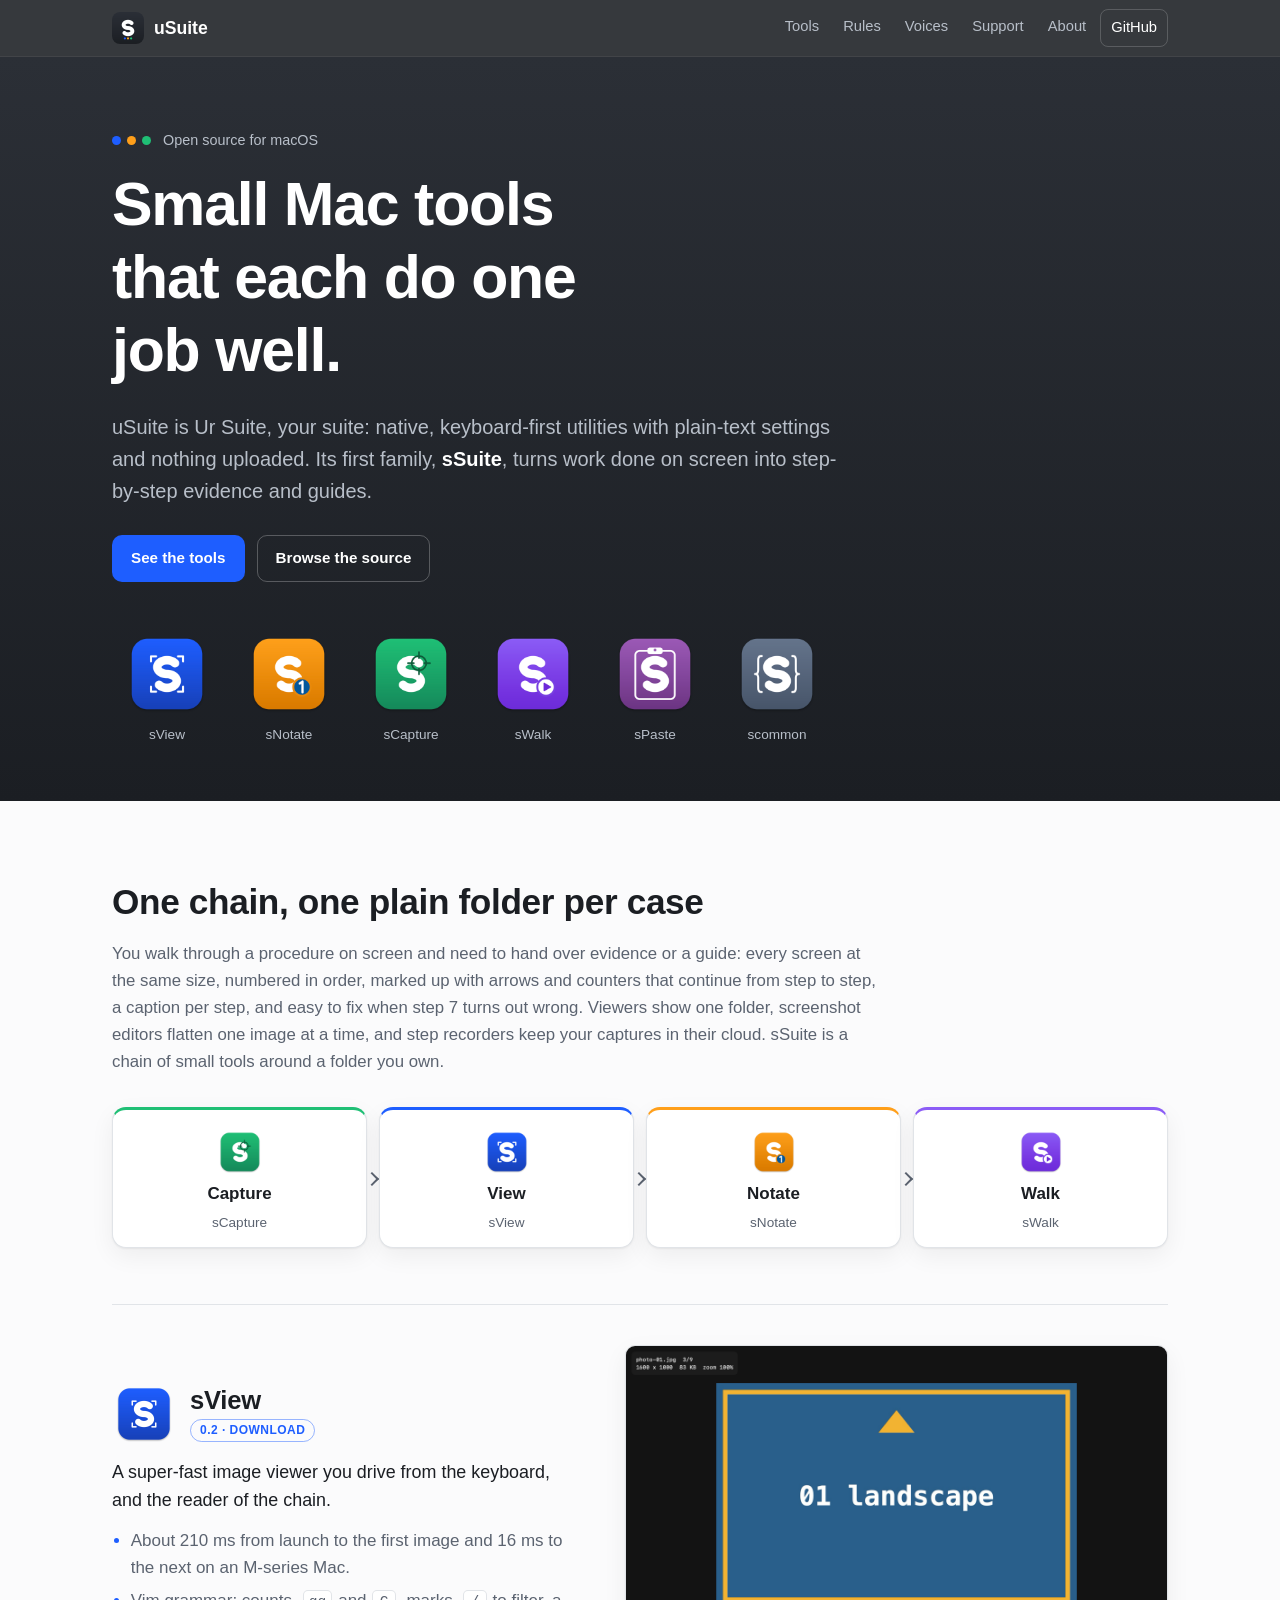
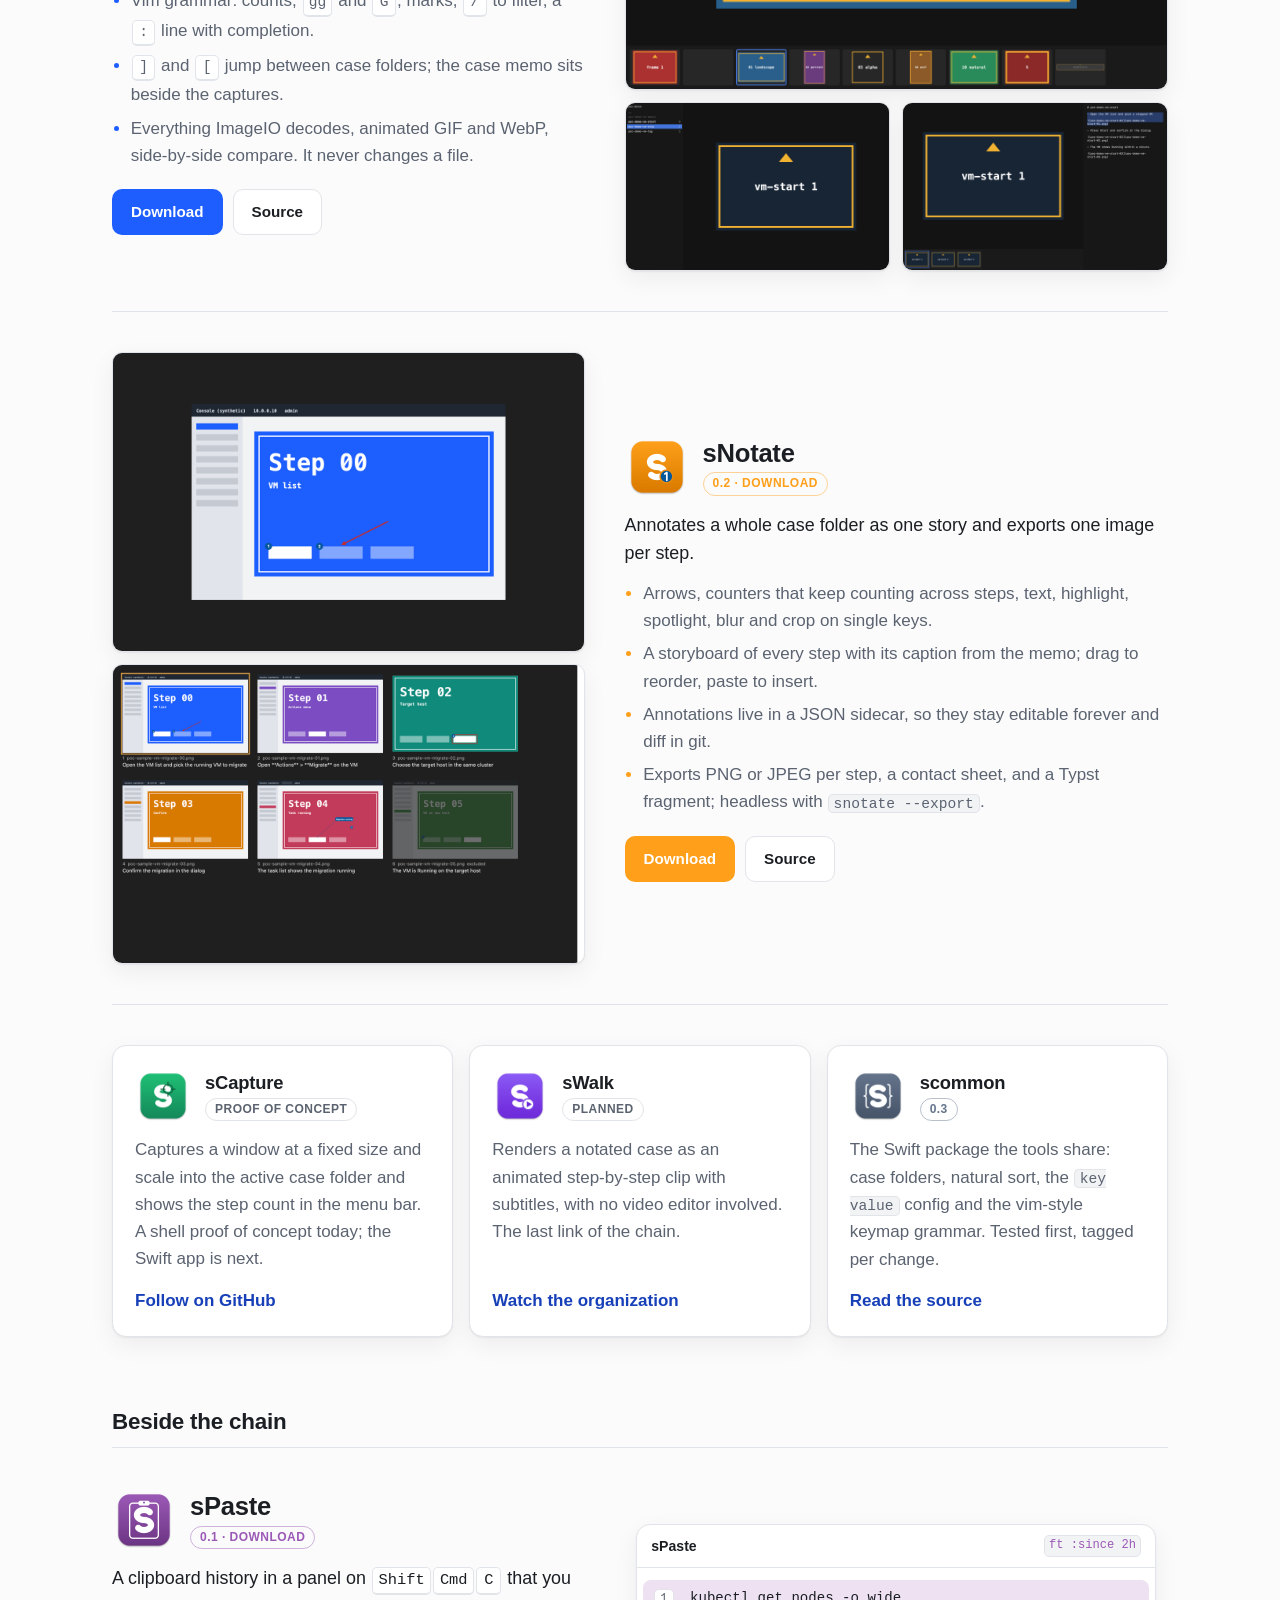
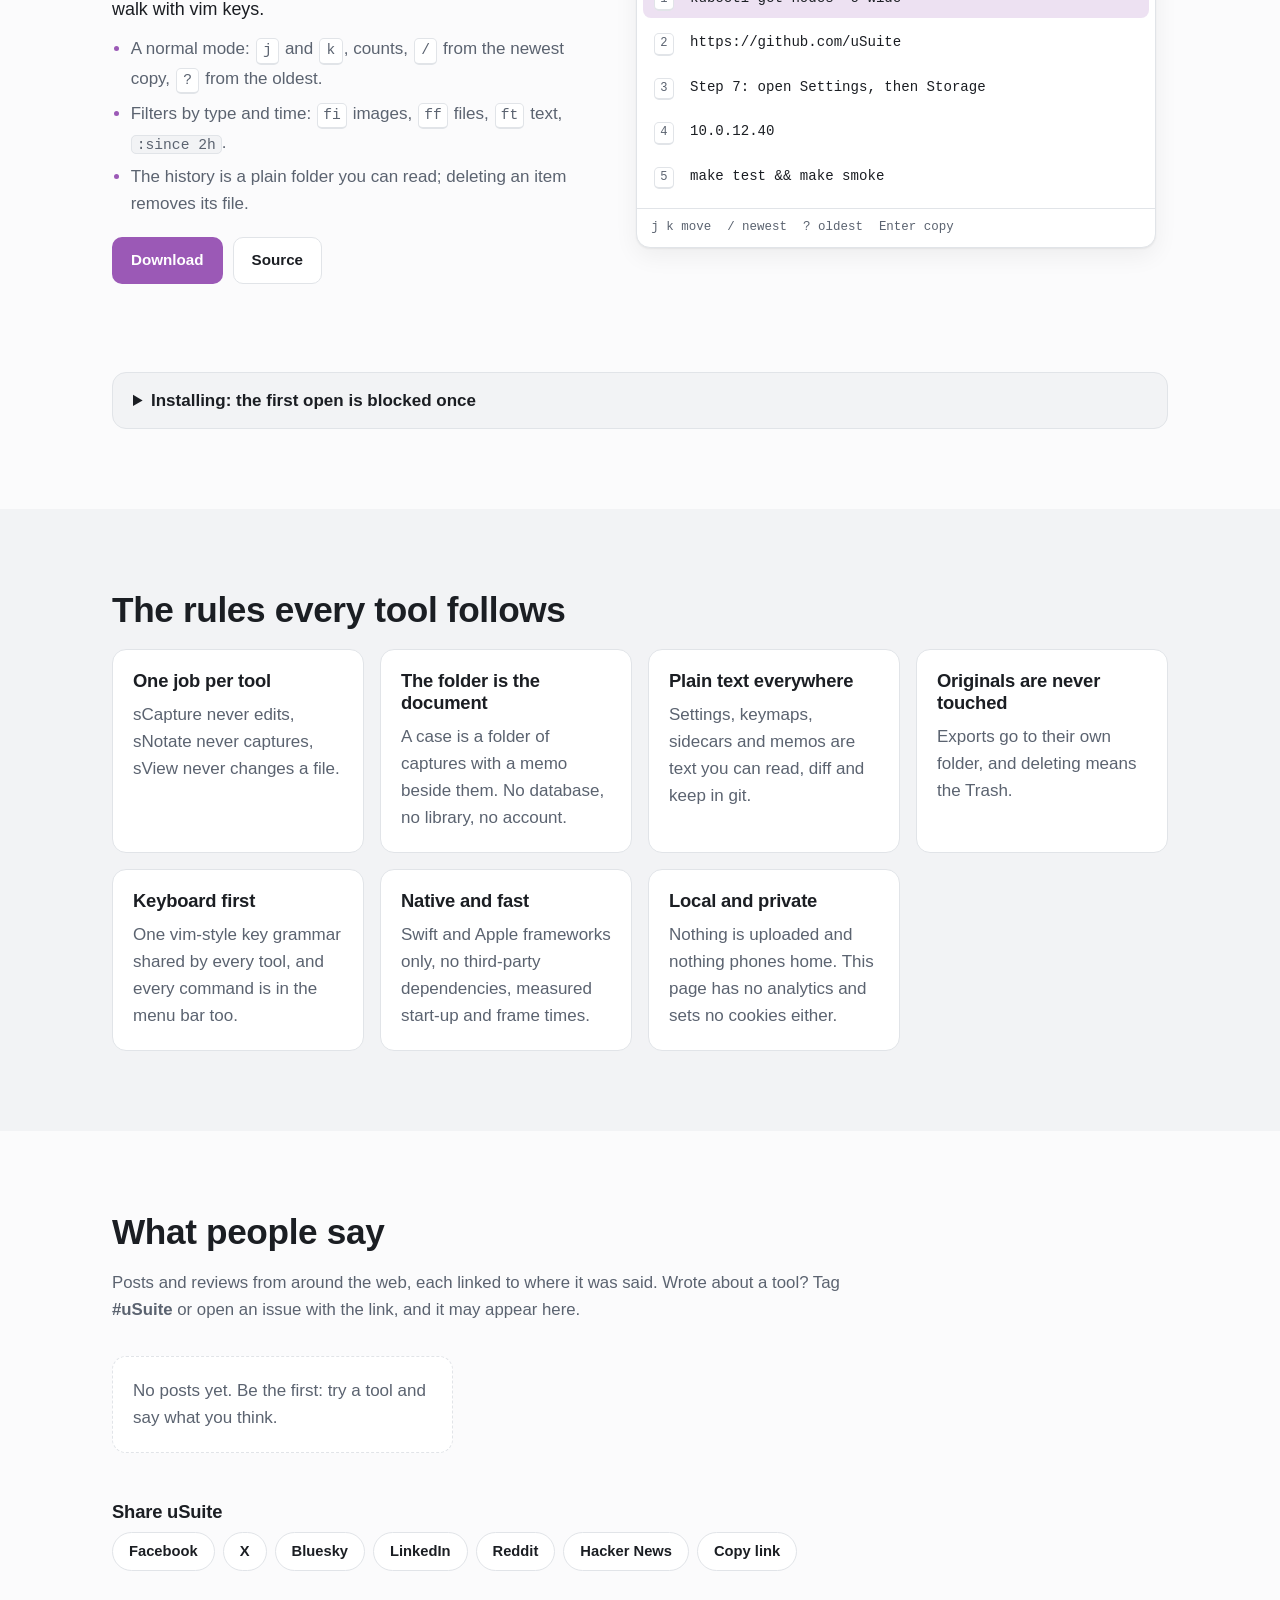
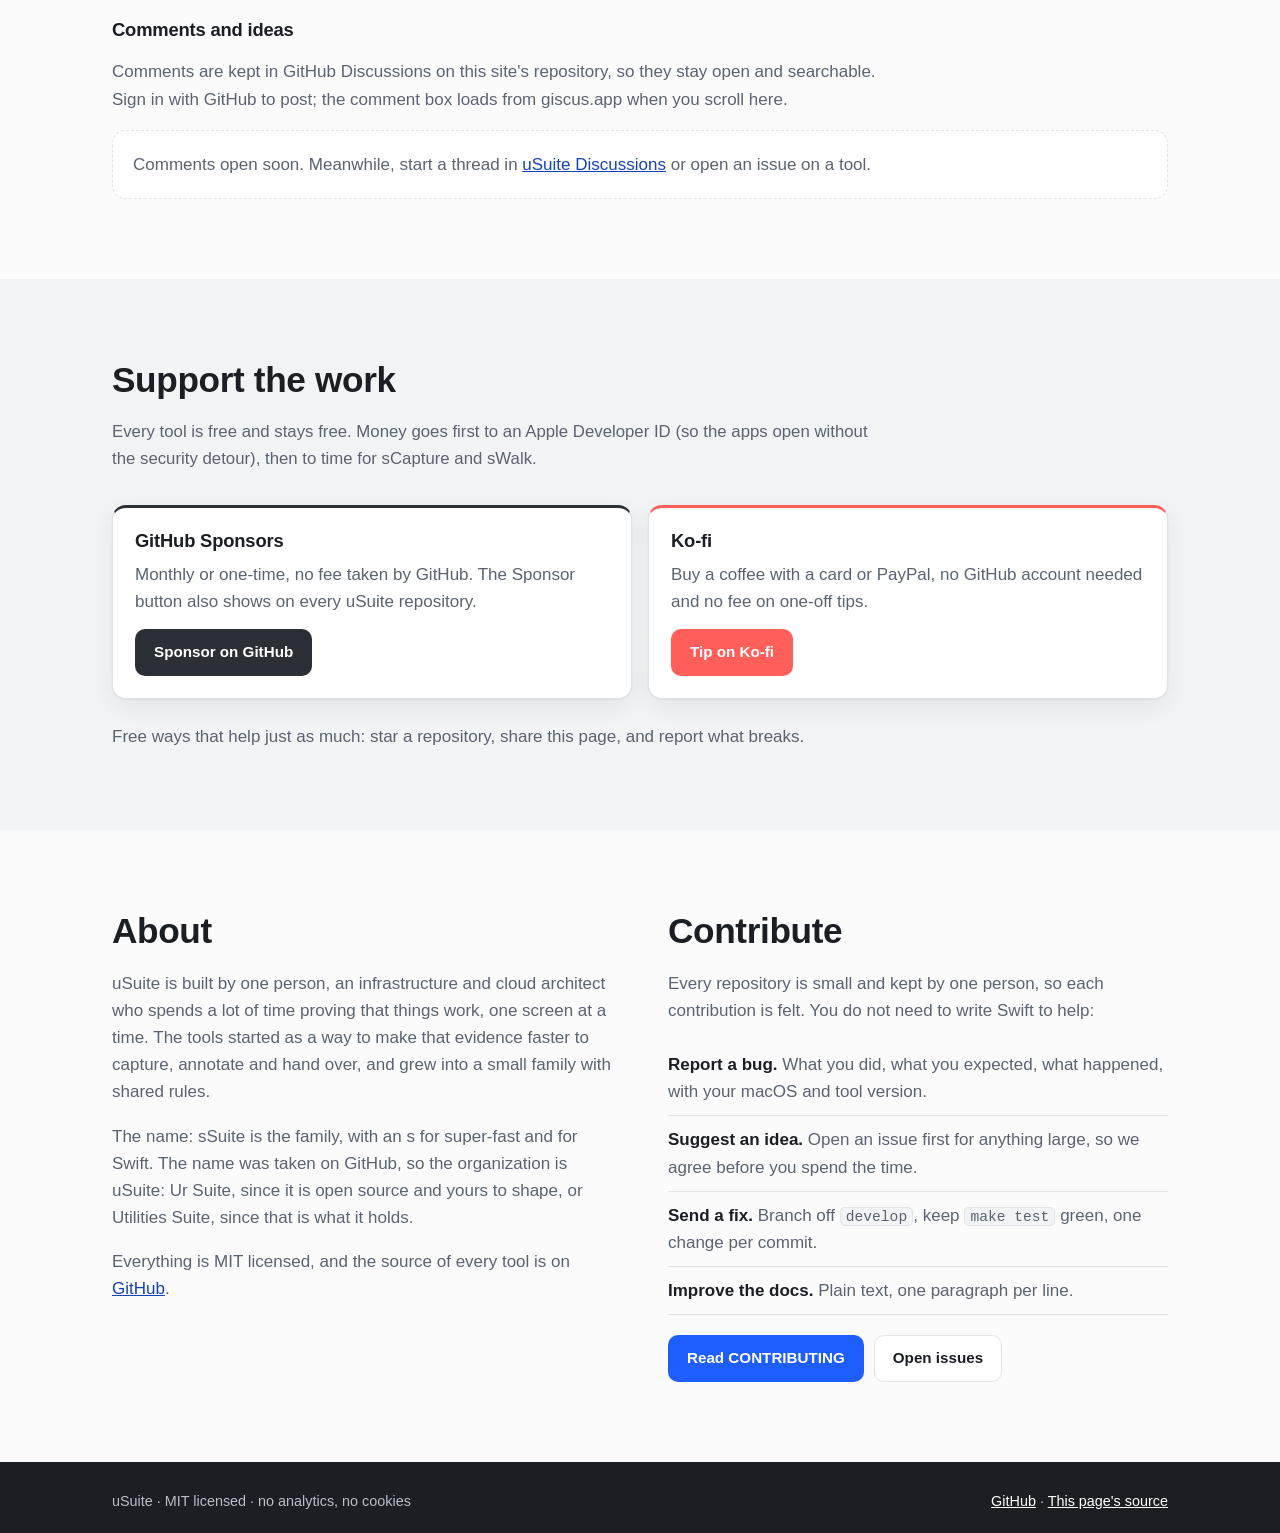
==== index.html @ 0cb827fa "Add the landing page: tools, rules, voices, support, about One static page for GitHub Pages, no buil" ====
<!doctype html>
<html lang="en">
<head>
<meta charset="utf-8">
<meta name="viewport" content="width=device-width, initial-scale=1">
<title>uSuite: small Mac tools that each do one job well</title>
<meta name="description" content="uSuite is a set of small, open-source macOS utilities: native, keyboard-first, plain text, nothing uploaded. Its first family, sSuite, turns work done on screen into step-by-step evidence and guides.">
<meta name="color-scheme" content="light dark">
<meta name="theme-color" content="#1b1e23">
<link rel="canonical" href="https://usuite.github.io/">
<link rel="icon" type="image/png" href="assets/img/favicon.png">
<link rel="apple-touch-icon" href="assets/img/apple-touch-icon.png">

<!-- Link previews on Facebook, LinkedIn, Mastodon, Slack, iMessage. Absolute URLs are required. -->
<meta property="og:type" content="website">
<meta property="og:site_name" content="uSuite">
<meta property="og:url" content="https://usuite.github.io/">
<meta property="og:title" content="uSuite: small Mac tools that each do one job well">
<meta property="og:description" content="Native, keyboard-first, plain text, nothing uploaded. sView, sNotate, sPaste and friends, open source under MIT.">
<meta property="og:image" content="https://usuite.github.io/assets/img/og-card.png">
<meta property="og:image:width" content="1200">
<meta property="og:image:height" content="630">
<meta property="og:image:alt" content="The uSuite logo and the six sSuite app icons">
<meta name="twitter:card" content="summary_large_image">

<link rel="stylesheet" href="assets/site.css">
<script src="assets/site.js" defer></script>
</head>
<body>

<a class="skip" href="#main">Skip to content</a>

<header class="nav">
  <div class="wrap nav-row">
    <a class="brand" href="#top" aria-label="uSuite home">
      <img src="assets/img/usuite.png" alt="" width="32" height="32">
      <span>uSuite</span>
    </a>
    <nav aria-label="Sections">
      <a href="#tools">Tools</a>
      <a href="#rules">Rules</a>
      <a href="#voices">Voices</a>
      <a href="#support">Support</a>
      <a href="#about">About</a>
      <a class="nav-gh" href="https://github.com/uSuite">GitHub</a>
    </nav>
  </div>
</header>

<main id="main">

<section class="hero" id="top">
  <div class="wrap">
    <p class="eyebrow"><span class="dot b"></span><span class="dot a"></span><span class="dot g"></span> Open source for macOS</p>
    <h1>Small Mac tools that each do one job well.</h1>
    <p class="lede">uSuite is Ur Suite, your suite: native, keyboard-first utilities with plain-text settings and nothing uploaded. Its first family, <strong>sSuite</strong>, turns work done on screen into step-by-step evidence and guides.</p>
    <div class="cta">
      <a class="btn primary" href="#tools">See the tools</a>
      <a class="btn" href="https://github.com/uSuite">Browse the source</a>
    </div>
    <ul class="family" aria-label="The family">
      <li><a href="#sview"><img src="assets/img/sview.png" alt="" width="88" height="88"><span>sView</span></a></li>
      <li><a href="#snotate"><img src="assets/img/snotate.png" alt="" width="88" height="88"><span>sNotate</span></a></li>
      <li><a href="#scapture"><img src="assets/img/scapture.png" alt="" width="88" height="88"><span>sCapture</span></a></li>
      <li><a href="#swalk"><img src="assets/img/swalk.png" alt="" width="88" height="88"><span>sWalk</span></a></li>
      <li><a href="#spaste"><img src="assets/img/spaste.png" alt="" width="88" height="88"><span>sPaste</span></a></li>
      <li><a href="#scommon"><img src="assets/img/scommon.png" alt="" width="88" height="88"><span>scommon</span></a></li>
    </ul>
  </div>
</section>

<section class="section" id="tools">
  <div class="wrap">
    <h2>One chain, one plain folder per case</h2>
    <p class="intro">You walk through a procedure on screen and need to hand over evidence or a guide: every screen at the same size, numbered in order, marked up with arrows and counters that continue from step to step, a caption per step, and easy to fix when step 7 turns out wrong. Viewers show one folder, screenshot editors flatten one image at a time, and step recorders keep your captures in their cloud. sSuite is a chain of small tools around a folder you own.</p>

    <ol class="chain" aria-label="The evidence chain">
      <li style="--c:var(--green)"><img src="assets/img/scapture.png" alt="" width="48" height="48"><b>Capture</b><span>sCapture</span></li>
      <li style="--c:var(--blue)"><img src="assets/img/sview.png" alt="" width="48" height="48"><b>View</b><span>sView</span></li>
      <li style="--c:var(--amber)"><img src="assets/img/snotate.png" alt="" width="48" height="48"><b>Notate</b><span>sNotate</span></li>
      <li style="--c:var(--violet)"><img src="assets/img/swalk.png" alt="" width="48" height="48"><b>Walk</b><span>sWalk</span></li>
    </ol>

    <article class="tool" id="sview" style="--c:var(--blue)">
      <div class="tool-text">
        <header><img src="assets/img/sview.png" alt="" width="64" height="64"><div><h3>sView</h3><span class="badge ok">0.2 &middot; download</span></div></header>
        <p class="job">A super-fast image viewer you drive from the keyboard, and the reader of the chain.</p>
        <ul>
          <li>About 210 ms from launch to the first image and 16 ms to the next on an M-series Mac.</li>
          <li>Vim grammar: counts, <kbd>gg</kbd> and <kbd>G</kbd>, marks, <kbd>/</kbd> to filter, a <kbd>:</kbd> line with completion.</li>
          <li><kbd>]</kbd> and <kbd>[</kbd> jump between case folders; the case memo sits beside the captures.</li>
          <li>Everything ImageIO decodes, animated GIF and WebP, side-by-side compare. It never changes a file.</li>
        </ul>
        <div class="links"><a class="btn primary" href="https://github.com/uSuite/sview/releases/latest">Download</a><a class="btn" href="https://github.com/uSuite/sview">Source</a></div>
      </div>
      <figure class="shots">
        <img src="assets/shots/viewer.png" alt="sView showing a capture with the thumbnail strip and the info panel" width="1200" height="760" loading="lazy">
        <div class="thumbs">
          <img src="assets/shots/sidebar.png" alt="The folder sidebar with image counts" width="1200" height="760" loading="lazy">
          <img src="assets/shots/memo.png" alt="The case memo next to a capture" width="1200" height="760" loading="lazy">
        </div>
      </figure>
    </article>

    <article class="tool flip" id="snotate" style="--c:var(--amber)">
      <div class="tool-text">
        <header><img src="assets/img/snotate.png" alt="" width="64" height="64"><div><h3>sNotate</h3><span class="badge ok">0.2 &middot; download</span></div></header>
        <p class="job">Annotates a whole case folder as one story and exports one image per step.</p>
        <ul>
          <li>Arrows, counters that keep counting across steps, text, highlight, spotlight, blur and crop on single keys.</li>
          <li>A storyboard of every step with its caption from the memo; drag to reorder, paste to insert.</li>
          <li>Annotations live in a JSON sidecar, so they stay editable forever and diff in git.</li>
          <li>Exports PNG or JPEG per step, a contact sheet, and a Typst fragment; headless with <code>snotate --export</code>.</li>
        </ul>
        <div class="links"><a class="btn primary" href="https://github.com/uSuite/snotate/releases/latest">Download</a><a class="btn" href="https://github.com/uSuite/snotate">Source</a></div>
      </div>
      <figure class="shots">
        <img src="assets/shots/canvas.png" alt="A step with numbered counters and an arrow" width="1200" height="760" loading="lazy">
        <div class="thumbs one">
          <img src="assets/shots/storyboard.png" alt="The storyboard with captions from the memo" width="1200" height="760" loading="lazy">
        </div>
      </figure>
    </article>

    <div class="cards">
      <article class="card" id="scapture" style="--c:var(--green)">
        <header><img src="assets/img/scapture.png" alt="" width="56" height="56"><div><h3>sCapture</h3><span class="badge">proof of concept</span></div></header>
        <p>Captures a window at a fixed size and scale into the active case folder and shows the step count in the menu bar. A shell proof of concept today; the Swift app is next.</p>
        <a href="https://github.com/uSuite/scapture">Follow on GitHub</a>
      </article>
      <article class="card" id="swalk" style="--c:var(--violet)">
        <header><img src="assets/img/swalk.png" alt="" width="56" height="56"><div><h3>sWalk</h3><span class="badge">planned</span></div></header>
        <p>Renders a notated case as an animated step-by-step clip with subtitles, with no video editor involved. The last link of the chain.</p>
        <a href="https://github.com/uSuite">Watch the organization</a>
      </article>
      <article class="card" id="scommon" style="--c:var(--slate)">
        <header><img src="assets/img/scommon.png" alt="" width="56" height="56"><div><h3>scommon</h3><span class="badge ok">0.3</span></div></header>
        <p>The Swift package the tools share: case folders, natural sort, the <code>key value</code> config and the vim-style keymap grammar. Tested first, tagged per change.</p>
        <a href="https://github.com/uSuite/scommon">Read the source</a>
      </article>
    </div>

    <h2 class="sub">Beside the chain</h2>
    <article class="tool" id="spaste" style="--c:var(--grape)">
      <div class="tool-text">
        <header><img src="assets/img/spaste.png" alt="" width="64" height="64"><div><h3>sPaste</h3><span class="badge ok">0.1 &middot; download</span></div></header>
        <p class="job">A clipboard history in a panel on <kbd>Shift</kbd><kbd>Cmd</kbd><kbd>C</kbd> that you walk with vim keys.</p>
        <ul>
          <li>A normal mode: <kbd>j</kbd> and <kbd>k</kbd>, counts, <kbd>/</kbd> from the newest copy, <kbd>?</kbd> from the oldest.</li>
          <li>Filters by type and time: <kbd>fi</kbd> images, <kbd>ff</kbd> files, <kbd>ft</kbd> text, <code>:since 2h</code>.</li>
          <li>The history is a plain folder you can read; deleting an item removes its file.</li>
        </ul>
        <div class="links"><a class="btn primary" href="https://github.com/uSuite/spaste/releases/latest">Download</a><a class="btn" href="https://github.com/uSuite/spaste">Source</a></div>
      </div>
      <figure class="shots">
        <div class="panel" role="img" aria-label="A sketch of the sPaste panel filtered to text since two hours ago">
          <div class="panel-bar"><span>sPaste</span><code>ft :since 2h</code></div>
          <ol>
            <li class="sel"><kbd>1</kbd> kubectl get nodes -o wide</li>
            <li><kbd>2</kbd> https://github.com/uSuite</li>
            <li><kbd>3</kbd> Step 7: open Settings, then Storage</li>
            <li><kbd>4</kbd> 10.0.12.40</li>
            <li><kbd>5</kbd> make test &amp;&amp; make smoke</li>
          </ol>
          <div class="panel-foot"><span>j k move</span><span>/ newest</span><span>? oldest</span><span>Enter copy</span></div>
        </div>
      </figure>
    </article>

    <details class="install">
      <summary>Installing: the first open is blocked once</summary>
      <p>Each download is a universal app for macOS 26 or newer. The apps are signed ad hoc, not notarised by Apple, so macOS stops the first open with "Apple could not verify". Choose Done, then allow it once:</p>
      <ul>
        <li>System Settings &gt; Privacy &amp; Security, next to the line saying the app was blocked, choose Open Anyway.</li>
        <li>Or in Terminal: <code>xattr -dr com.apple.quarantine /Applications/sView.app</code> (use the app's name).</li>
      </ul>
      <p>Every tool also builds from source with Xcode 26. A sponsorship is what pays for a Developer ID, which removes this step for everyone.</p>
    </details>
  </div>
</section>

<section class="section alt" id="rules">
  <div class="wrap">
    <h2>The rules every tool follows</h2>
    <div class="rules">
      <div><h3>One job per tool</h3><p>sCapture never edits, sNotate never captures, sView never changes a file.</p></div>
      <div><h3>The folder is the document</h3><p>A case is a folder of captures with a memo beside them. No database, no library, no account.</p></div>
      <div><h3>Plain text everywhere</h3><p>Settings, keymaps, sidecars and memos are text you can read, diff and keep in git.</p></div>
      <div><h3>Originals are never touched</h3><p>Exports go to their own folder, and deleting means the Trash.</p></div>
      <div><h3>Keyboard first</h3><p>One vim-style key grammar shared by every tool, and every command is in the menu bar too.</p></div>
      <div><h3>Native and fast</h3><p>Swift and Apple frameworks only, no third-party dependencies, measured start-up and frame times.</p></div>
      <div><h3>Local and private</h3><p>Nothing is uploaded and nothing phones home. This page has no analytics and sets no cookies either.</p></div>
    </div>
  </div>
</section>

<section class="section" id="voices">
  <div class="wrap">
    <h2>What people say</h2>
    <p class="intro">Posts and reviews from around the web, each linked to where it was said. Wrote about a tool? Tag <b>#uSuite</b> or open an issue with the link, and it may appear here.</p>
    <div class="voices" id="voices-list" aria-live="polite">
      <p class="empty">No posts yet. Be the first: try a tool and say what you think.</p>
    </div>

    <div class="share">
      <h3>Share uSuite</h3>
      <div class="share-row" id="share-row">
        <a data-share="facebook" href="https://www.facebook.com/sharer/sharer.php?u=https%3A%2F%2Fusuite.github.io%2F">Facebook</a>
        <a data-share="x" href="https://x.com/intent/post?url=https%3A%2F%2Fusuite.github.io%2F&amp;text=Small%20Mac%20tools%20that%20each%20do%20one%20job%20well">X</a>
        <a data-share="bluesky" href="https://bsky.app/intent/compose?text=Small%20Mac%20tools%20that%20each%20do%20one%20job%20well%20https%3A%2F%2Fusuite.github.io%2F">Bluesky</a>
        <a data-share="linkedin" href="https://www.linkedin.com/sharing/share-offsite/?url=https%3A%2F%2Fusuite.github.io%2F">LinkedIn</a>
        <a data-share="reddit" href="https://www.reddit.com/submit?url=https%3A%2F%2Fusuite.github.io%2F&amp;title=uSuite%3A%20small%20Mac%20tools%20that%20each%20do%20one%20job%20well">Reddit</a>
        <a data-share="hn" href="https://news.ycombinator.com/submitlink?u=https%3A%2F%2Fusuite.github.io%2F&amp;t=uSuite%3A%20small%20Mac%20tools%20that%20each%20do%20one%20job%20well">Hacker News</a>
        <button type="button" id="copy-link">Copy link</button>
      </div>
    </div>

    <div class="discuss">
      <h3>Comments and ideas</h3>
      <p>Comments are kept in GitHub Discussions on this site's repository, so they stay open and searchable. Sign in with GitHub to post; the comment box loads from giscus.app when you scroll here.</p>
      <div id="giscus" data-repo="uSuite/usuite.github.io" data-repo-id="" data-category="Comments" data-category-id="">
        <p class="empty">Comments open soon. Meanwhile, start a thread in <a href="https://github.com/orgs/uSuite/discussions">uSuite Discussions</a> or open an issue on a tool.</p>
      </div>
    </div>
  </div>
</section>

<section class="section alt" id="support">
  <div class="wrap">
    <h2>Support the work</h2>
    <p class="intro">Every tool is free and stays free. Money goes first to an Apple Developer ID (so the apps open without the security detour), then to time for sCapture and sWalk.</p>
    <div class="cards two">
      <a class="card give" href="https://github.com/sponsors/uSuite" data-todo="enroll the uSuite organization in GitHub Sponsors">
        <h3>GitHub Sponsors</h3>
        <p>Monthly or one-time, no fee taken by GitHub. The Sponsor button also shows on every uSuite repository.</p>
        <span class="btn primary">Sponsor on GitHub</span>
      </a>
      <a class="card give" href="https://ko-fi.com/usuite" data-todo="create Ko-fi page, confirm handle">
        <h3>Ko-fi</h3>
        <p>Buy a coffee with a card or PayPal, no GitHub account needed and no fee on one-off tips.</p>
        <span class="btn primary">Tip on Ko-fi</span>
      </a>
    </div>
    <p class="free">Free ways that help just as much: star a repository, share this page, and report what breaks.</p>
  </div>
</section>

<section class="section" id="about">
  <div class="wrap two-col">
    <div>
      <h2>About</h2>
      <p>uSuite is built by one person, an infrastructure and cloud architect who spends a lot of time proving that things work, one screen at a time. The tools started as a way to make that evidence faster to capture, annotate and hand over, and grew into a small family with shared rules.</p>
      <p>The name: sSuite is the family, with an s for super-fast and for Swift. The name was taken on GitHub, so the organization is uSuite: Ur Suite, since it is open source and yours to shape, or Utilities Suite, since that is what it holds.</p>
      <p>Everything is MIT licensed, and the source of every tool is on <a href="https://github.com/uSuite">GitHub</a>.</p>
    </div>
    <div id="contribute">
      <h2>Contribute</h2>
      <p>Every repository is small and kept by one person, so each contribution is felt. You do not need to write Swift to help:</p>
      <ul class="steps">
        <li><b>Report a bug.</b> What you did, what you expected, what happened, with your macOS and tool version.</li>
        <li><b>Suggest an idea.</b> Open an issue first for anything large, so we agree before you spend the time.</li>
        <li><b>Send a fix.</b> Branch off <code>develop</code>, keep <code>make test</code> green, one change per commit.</li>
        <li><b>Improve the docs.</b> Plain text, one paragraph per line.</li>
      </ul>
      <div class="links">
        <a class="btn primary" href="https://github.com/uSuite/.github/blob/master/CONTRIBUTING.md">Read CONTRIBUTING</a>
        <a class="btn" href="https://github.com/search?q=org%3AuSuite+is%3Aissue+is%3Aopen&amp;type=issues">Open issues</a>
      </div>
    </div>
  </div>
</section>

</main>

<footer class="foot">
  <div class="wrap foot-row">
    <span>uSuite &middot; MIT licensed &middot; no analytics, no cookies</span>
    <span><a href="https://github.com/uSuite">GitHub</a> &middot; <a href="https://github.com/uSuite/usuite.github.io">This page's source</a></span>
  </div>
</footer>

</body>
</html>
---- assets/site.css ----
/* uSuite landing page. Colours are the family's icon hues from scommon/brand. */

:root {
  --blue: #1e5eff;
  --amber: #ff9f1a;
  --green: #1fbf75;
  --violet: #8b5cf6;
  --grape: #9b59b6;
  --slate: #64748b;

  --bg: #fbfbfc;
  --bg-alt: #f2f3f5;
  --surface: #ffffff;
  --text: #1b1e23;
  --muted: #5b6370;
  --line: #e1e4e8;
  --hero-1: #2b2f36;
  --hero-2: #1b1e23;
  --hero-text: #ffffff;
  --hero-muted: #b8bfc9;
  --link: #1740b8;
  --shadow: 0 1px 2px rgb(0 0 0 / .06), 0 8px 24px rgb(0 0 0 / .06);

  --radius: 14px;
  --wrap: 1120px;
  --font: -apple-system, BlinkMacSystemFont, "SF Pro Text", "Segoe UI", Roboto, "Helvetica Neue", Arial, sans-serif;
  --mono: ui-monospace, "SF Mono", Menlo, Consolas, monospace;
}

@media (prefers-color-scheme: dark) {
  :root {
    --bg: #15171b;
    --bg-alt: #1b1e23;
    --surface: #22262c;
    --text: #e9ecf0;
    --muted: #a3abb6;
    --line: #2f343b;
    --hero-1: #23272e;
    --hero-2: #121418;
    --link: #7ea2ff;
    --shadow: 0 1px 2px rgb(0 0 0 / .4), 0 8px 24px rgb(0 0 0 / .3);
  }
}

*, *::before, *::after { box-sizing: border-box; }
html { scroll-behavior: smooth; scroll-padding-top: 72px; }
@media (prefers-reduced-motion: reduce) { html { scroll-behavior: auto; } }
body {
  margin: 0;
  background: var(--bg);
  color: var(--text);
  font: 17px/1.6 var(--font);
  -webkit-font-smoothing: antialiased;
}
img { max-width: 100%; height: auto; }
a { color: var(--link); }
h1, h2, h3 { line-height: 1.2; margin: 0 0 .5em; letter-spacing: -.01em; }
h2 { font-size: clamp(1.6rem, 3.2vw, 2.2rem); }
h3 { font-size: 1.15rem; }
code, kbd { font-family: var(--mono); font-size: .86em; }
code { background: var(--bg-alt); border: 1px solid var(--line); border-radius: 5px; padding: .05em .35em; }
kbd {
  display: inline-block; min-width: 1.6em; text-align: center;
  background: var(--surface); border: 1px solid var(--line); border-bottom-width: 2px;
  border-radius: 5px; padding: 0 .35em; margin: 0 .08em;
}

.wrap { max-width: var(--wrap); margin: 0 auto; padding: 0 16px; }
@media (min-width: 720px) { .wrap { padding: 0 32px; } }

.skip { position: absolute; left: -999px; }
.skip:focus { left: 16px; top: 8px; z-index: 10; background: var(--surface); padding: 8px 12px; border-radius: 8px; }

/* Navigation */
.nav {
  position: sticky; top: 0; z-index: 5;
  background: color-mix(in srgb, var(--hero-2) 88%, transparent);
  backdrop-filter: saturate(160%) blur(12px);
  -webkit-backdrop-filter: saturate(160%) blur(12px);
  border-bottom: 1px solid rgb(255 255 255 / .06);
}
.nav-row { display: flex; align-items: center; justify-content: space-between; height: 56px; gap: 16px; }
.brand { display: flex; align-items: center; gap: 10px; color: #fff; text-decoration: none; font-weight: 700; font-size: 1.1rem; }
.brand img { border-radius: 8px; }
.nav nav { display: flex; gap: 4px; overflow-x: auto; scrollbar-width: none; }
.nav nav a { color: var(--hero-muted); text-decoration: none; font-size: .92rem; padding: 6px 10px; border-radius: 8px; white-space: nowrap; }
.nav nav a:hover { color: #fff; background: rgb(255 255 255 / .08); }
.nav nav a.nav-gh { color: #fff; border: 1px solid rgb(255 255 255 / .18); }
@media (max-width: 640px) { .nav nav a:not(.nav-gh):not([href="#tools"]):not([href="#support"]) { display: none; } }

/* Hero */
.hero {
  background: linear-gradient(180deg, var(--hero-1), var(--hero-2));
  color: var(--hero-text);
  padding: 72px 0 56px;
}
.eyebrow { display: flex; align-items: center; gap: 6px; color: var(--hero-muted); font-size: .9rem; margin: 0 0 16px; }
.dot { width: 9px; height: 9px; border-radius: 50%; display: inline-block; }
.dot.b { background: var(--blue); } .dot.a { background: var(--amber); } .dot.g { background: var(--green); margin-right: 6px; }
.hero h1 { font-size: clamp(2.2rem, 6vw, 3.8rem); max-width: 15ch; margin-bottom: .4em; letter-spacing: -.02em; }
.lede { font-size: clamp(1.05rem, 2vw, 1.25rem); color: var(--hero-muted); max-width: 46rem; margin: 0 0 28px; }
.lede strong { color: #fff; }
.cta { display: flex; flex-wrap: wrap; gap: 12px; }
.hero .btn:not(.primary) { color: #fff; border-color: rgb(255 255 255 / .25); background: transparent; }

.family { list-style: none; padding: 0; margin: 48px 0 0; display: grid; grid-template-columns: repeat(6, 1fr); gap: 12px; max-width: 720px; }
.family a { display: flex; flex-direction: column; align-items: center; gap: 6px; color: var(--hero-muted); text-decoration: none; font-size: .85rem; }
.family img { width: 88px; transition: transform .15s ease; }
.family a:hover img { transform: translateY(-3px); }
.family a:hover { color: #fff; }
@media (max-width: 560px) { .family { grid-template-columns: repeat(3, 1fr); } .family img { width: 72px; } }

/* Buttons */
.btn {
  display: inline-flex; align-items: center; justify-content: center;
  padding: 10px 18px; border-radius: 10px; font-weight: 600; font-size: .95rem;
  text-decoration: none; color: var(--text); background: var(--surface);
  border: 1px solid var(--line); cursor: pointer;
}
.btn.primary { background: var(--c, var(--blue)); border-color: transparent; color: #fff; }
.btn:hover { filter: brightness(1.08); }
.links { display: flex; flex-wrap: wrap; gap: 10px; margin-top: 20px; }

/* Sections */
.section { padding: 80px 0; }
.section.alt { background: var(--bg-alt); }
.intro { color: var(--muted); max-width: 48rem; margin: 0 0 32px; font-size: 1.05rem; }
h2.sub { margin-top: 72px; font-size: 1.4rem; }

/* The chain */
.chain { list-style: none; padding: 0; margin: 0 0 56px; display: grid; grid-template-columns: repeat(4, 1fr); gap: 12px; counter-reset: step; }
.chain li {
  position: relative; display: flex; flex-direction: column; align-items: center; gap: 4px;
  background: var(--surface); border: 1px solid var(--line); border-top: 3px solid var(--c);
  border-radius: var(--radius); padding: 18px 8px 14px; box-shadow: var(--shadow);
}
.chain li span { color: var(--muted); font-size: .85rem; }
.chain li:not(:last-child)::after {
  content: ""; position: absolute; right: -11px; top: 50%; width: 10px; height: 10px;
  border-top: 2px solid var(--muted); border-right: 2px solid var(--muted); transform: translateY(-50%) rotate(45deg);
}
@media (max-width: 560px) {
  .chain { grid-template-columns: repeat(2, 1fr); }
  .chain li:nth-child(2)::after { display: none; }
}

/* Tool showcases */
.tool {
  display: grid; grid-template-columns: 1fr 1.15fr; gap: 40px; align-items: center;
  padding: 40px 0; border-top: 1px solid var(--line);
}
.tool > * { min-width: 0; }
.tool.flip .tool-text { order: 2; }
.tool header, .card header { display: flex; align-items: center; gap: 14px; margin-bottom: 12px; }
.tool header h3 { font-size: 1.6rem; margin: 0; }
.card header h3 { margin: 0; }
.job { font-size: 1.12rem; margin: 0 0 12px; }
.tool ul { padding-left: 1.1em; margin: 0; color: var(--muted); }
.tool li { margin: 6px 0; }
.tool li::marker { color: var(--c); }
.badge {
  display: inline-block; font-size: .75rem; font-weight: 600; text-transform: uppercase; letter-spacing: .04em;
  color: var(--muted); border: 1px solid var(--line); border-radius: 999px; padding: 1px 9px; margin-top: 4px;
}
.badge.ok { color: var(--c); border-color: color-mix(in srgb, var(--c) 45%, transparent); }
.shots { margin: 0; }
.shots > img, .thumbs img { border-radius: 10px; border: 1px solid var(--line); box-shadow: var(--shadow); display: block; background: var(--surface); }
.thumbs { display: grid; grid-template-columns: 1fr 1fr; gap: 12px; margin-top: 12px; }
.thumbs.one { grid-template-columns: 1fr; }
@media (max-width: 860px) {
  .tool { grid-template-columns: 1fr; gap: 24px; }
  .tool.flip .tool-text { order: 0; }
}

/* sPaste panel sketch */
.panel {
  background: var(--surface); border: 1px solid var(--line); border-radius: 14px; box-shadow: var(--shadow);
  font-family: var(--mono); font-size: .88rem; overflow: hidden; max-width: 520px; margin: 0 auto;
}
.panel-bar { display: flex; justify-content: space-between; align-items: center; padding: 10px 14px; border-bottom: 1px solid var(--line); font-family: var(--font); font-weight: 600; }
.panel-bar code { font-weight: 400; color: var(--grape); }
.panel ol { list-style: none; margin: 0; padding: 6px; }
.panel li { padding: 7px 10px; border-radius: 8px; white-space: nowrap; overflow: hidden; text-overflow: ellipsis; }
.panel li kbd { margin-right: 8px; color: var(--muted); }
.panel li.sel { background: color-mix(in srgb, var(--grape) 18%, transparent); }
.panel-foot { display: flex; flex-wrap: wrap; gap: 6px 16px; padding: 9px 14px; border-top: 1px solid var(--line); color: var(--muted); font-size: .78rem; }

/* Cards */
.cards { display: grid; grid-template-columns: repeat(3, 1fr); gap: 16px; padding-top: 40px; border-top: 1px solid var(--line); }
.cards.two { grid-template-columns: repeat(2, 1fr); border-top: 0; padding-top: 0; }
@media (max-width: 860px) { .cards, .cards.two { grid-template-columns: 1fr; } }
.card {
  background: var(--surface); border: 1px solid var(--line); border-radius: var(--radius);
  padding: 22px; box-shadow: var(--shadow); display: flex; flex-direction: column;
}
.card p { color: var(--muted); margin: 0 0 14px; flex: 1; }
.card > a { font-weight: 600; text-decoration: none; }
.card.give { text-decoration: none; color: var(--text); border-top: 3px solid var(--c, var(--grape)); }
.card.give:hover { transform: translateY(-2px); transition: transform .15s ease; }
.card.give .btn { align-self: flex-start; }
.card.give:first-child { --c: #2b2f36; }
.card.give:last-child { --c: #ff5e5b; }
@media (prefers-color-scheme: dark) { .card.give:first-child { --c: #4b5563; } }
.free { color: var(--muted); margin: 24px 0 0; }

/* Install note */
.install { margin-top: 48px; background: var(--bg-alt); border: 1px solid var(--line); border-radius: var(--radius); padding: 14px 20px; }
.install summary { cursor: pointer; font-weight: 600; }
.install p, .install ul { color: var(--muted); }

/* Rules */
.rules { display: grid; grid-template-columns: repeat(auto-fill, minmax(240px, 1fr)); gap: 16px; }
.rules > div { background: var(--surface); border: 1px solid var(--line); border-radius: var(--radius); padding: 20px; }
.rules p { margin: 0; color: var(--muted); }

/* Voices */
.voices { display: grid; grid-template-columns: repeat(auto-fill, minmax(300px, 1fr)); gap: 16px; }
.voice { background: var(--surface); border: 1px solid var(--line); border-radius: var(--radius); padding: 20px; margin: 0; box-shadow: var(--shadow); display: flex; flex-direction: column; gap: 12px; }
.voice blockquote { margin: 0; font-size: 1.02rem; }
.voice figcaption { color: var(--muted); font-size: .9rem; display: flex; justify-content: space-between; gap: 8px; }
.voice figcaption a { text-decoration: none; }
.empty { color: var(--muted); background: var(--surface); border: 1px dashed var(--line); border-radius: var(--radius); padding: 20px; margin: 0; }

.share, .discuss { margin-top: 48px; }
.share-row { display: flex; flex-wrap: wrap; gap: 8px; }
.share-row a, .share-row button {
  font: inherit; font-size: .92rem; font-weight: 600; color: var(--text); text-decoration: none;
  background: var(--surface); border: 1px solid var(--line); border-radius: 999px; padding: 7px 16px; cursor: pointer;
}
.share-row a:hover, .share-row button:hover { border-color: var(--muted); }
.discuss > p { color: var(--muted); max-width: 48rem; }

/* About and contribute */
.two-col { display: grid; grid-template-columns: 1fr 1fr; gap: 56px; }
@media (max-width: 860px) { .two-col { grid-template-columns: 1fr; gap: 40px; } }
.two-col p { color: var(--muted); }
.steps { list-style: none; padding: 0; margin: 0; }
.steps li { padding: 10px 0; border-bottom: 1px solid var(--line); color: var(--muted); }
.steps b { color: var(--text); }

/* Footer */
.foot { background: var(--hero-2); color: var(--hero-muted); font-size: .9rem; padding: 28px 0; }
.foot a { color: #fff; }
.foot-row { display: flex; flex-wrap: wrap; justify-content: space-between; gap: 8px; }
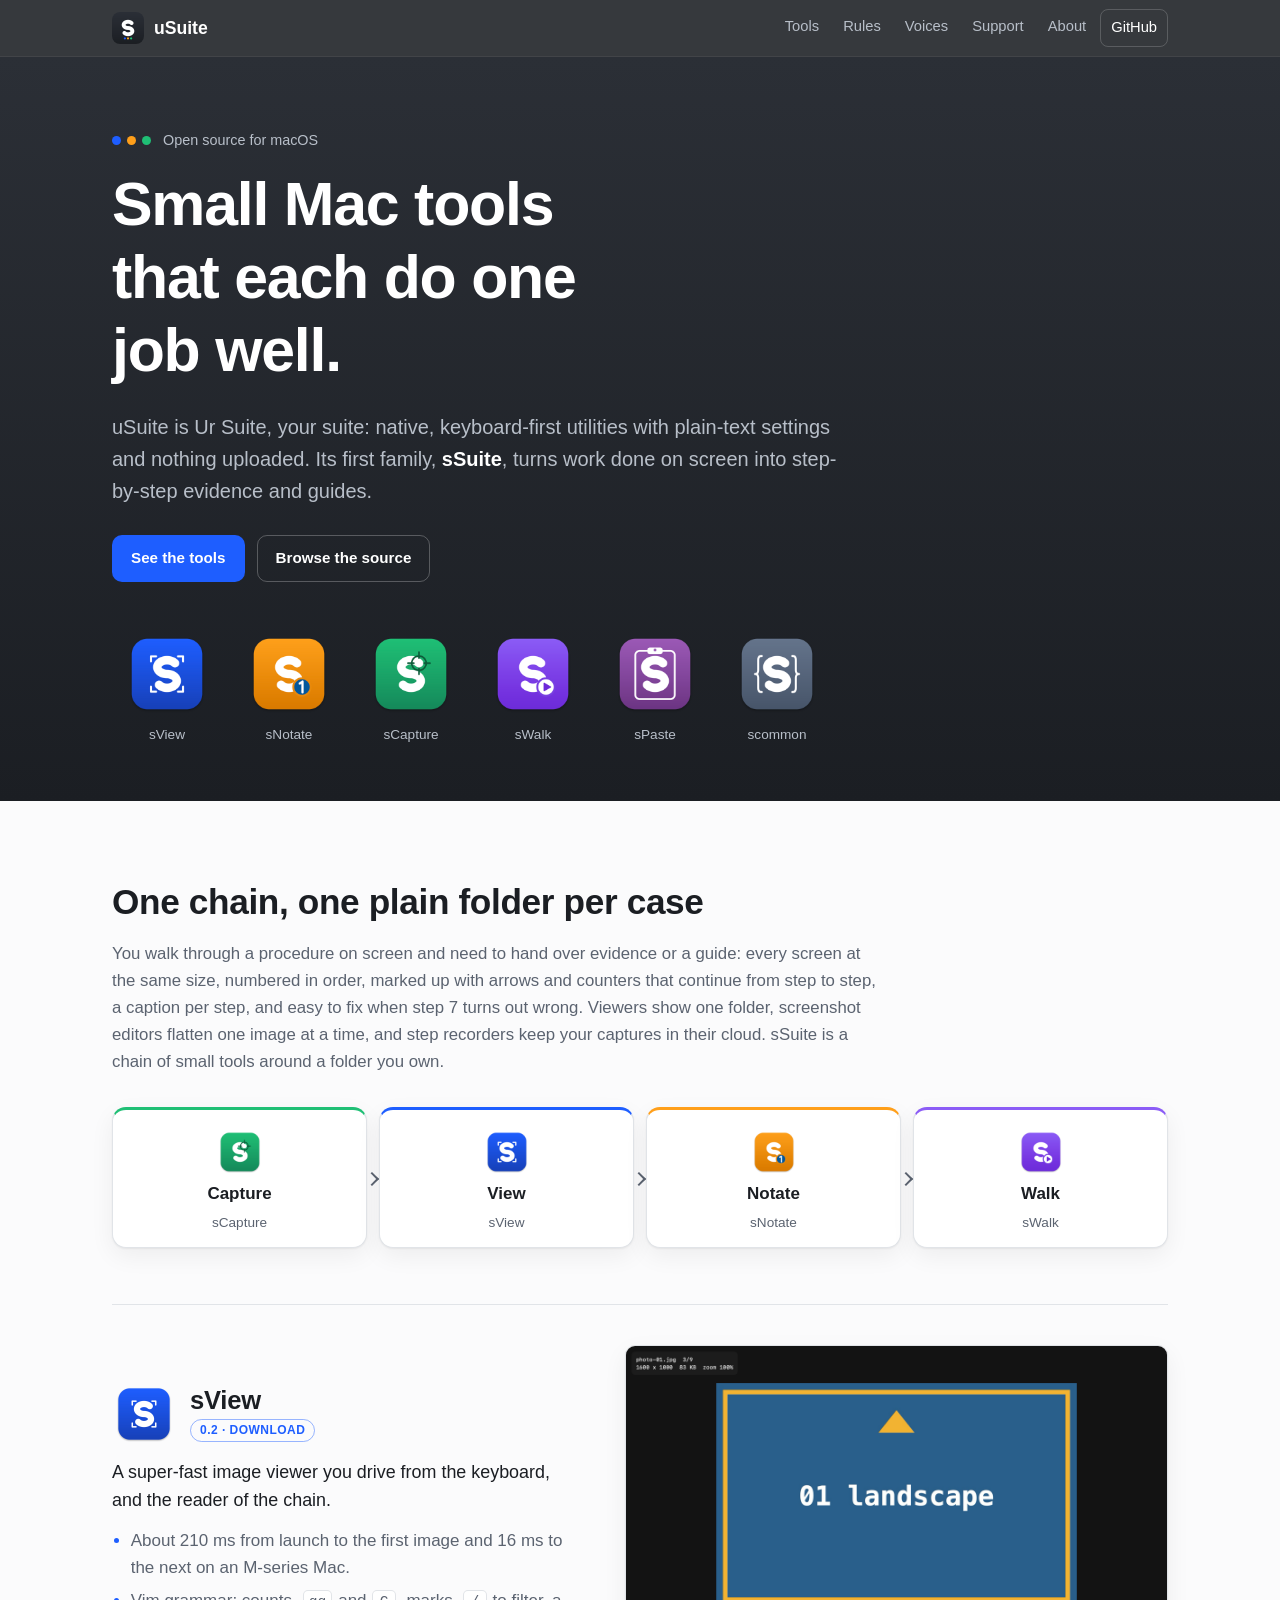
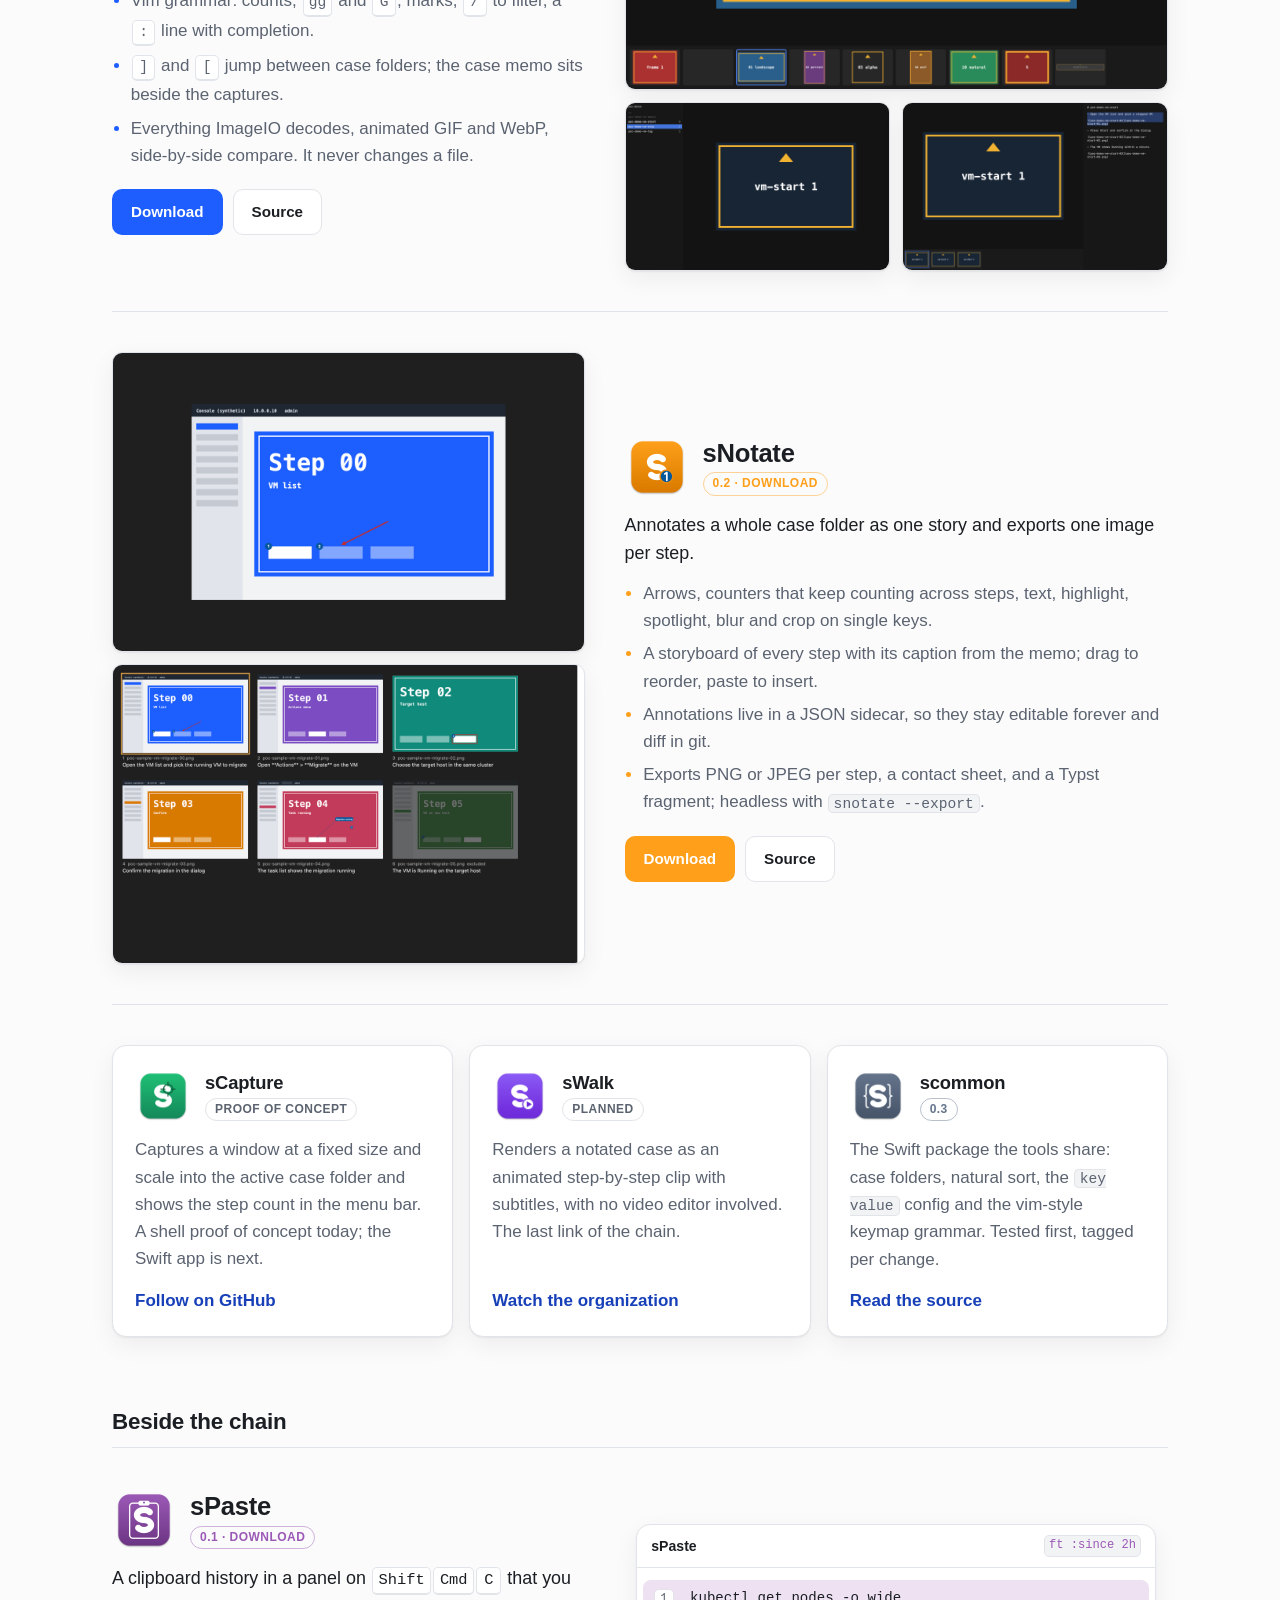
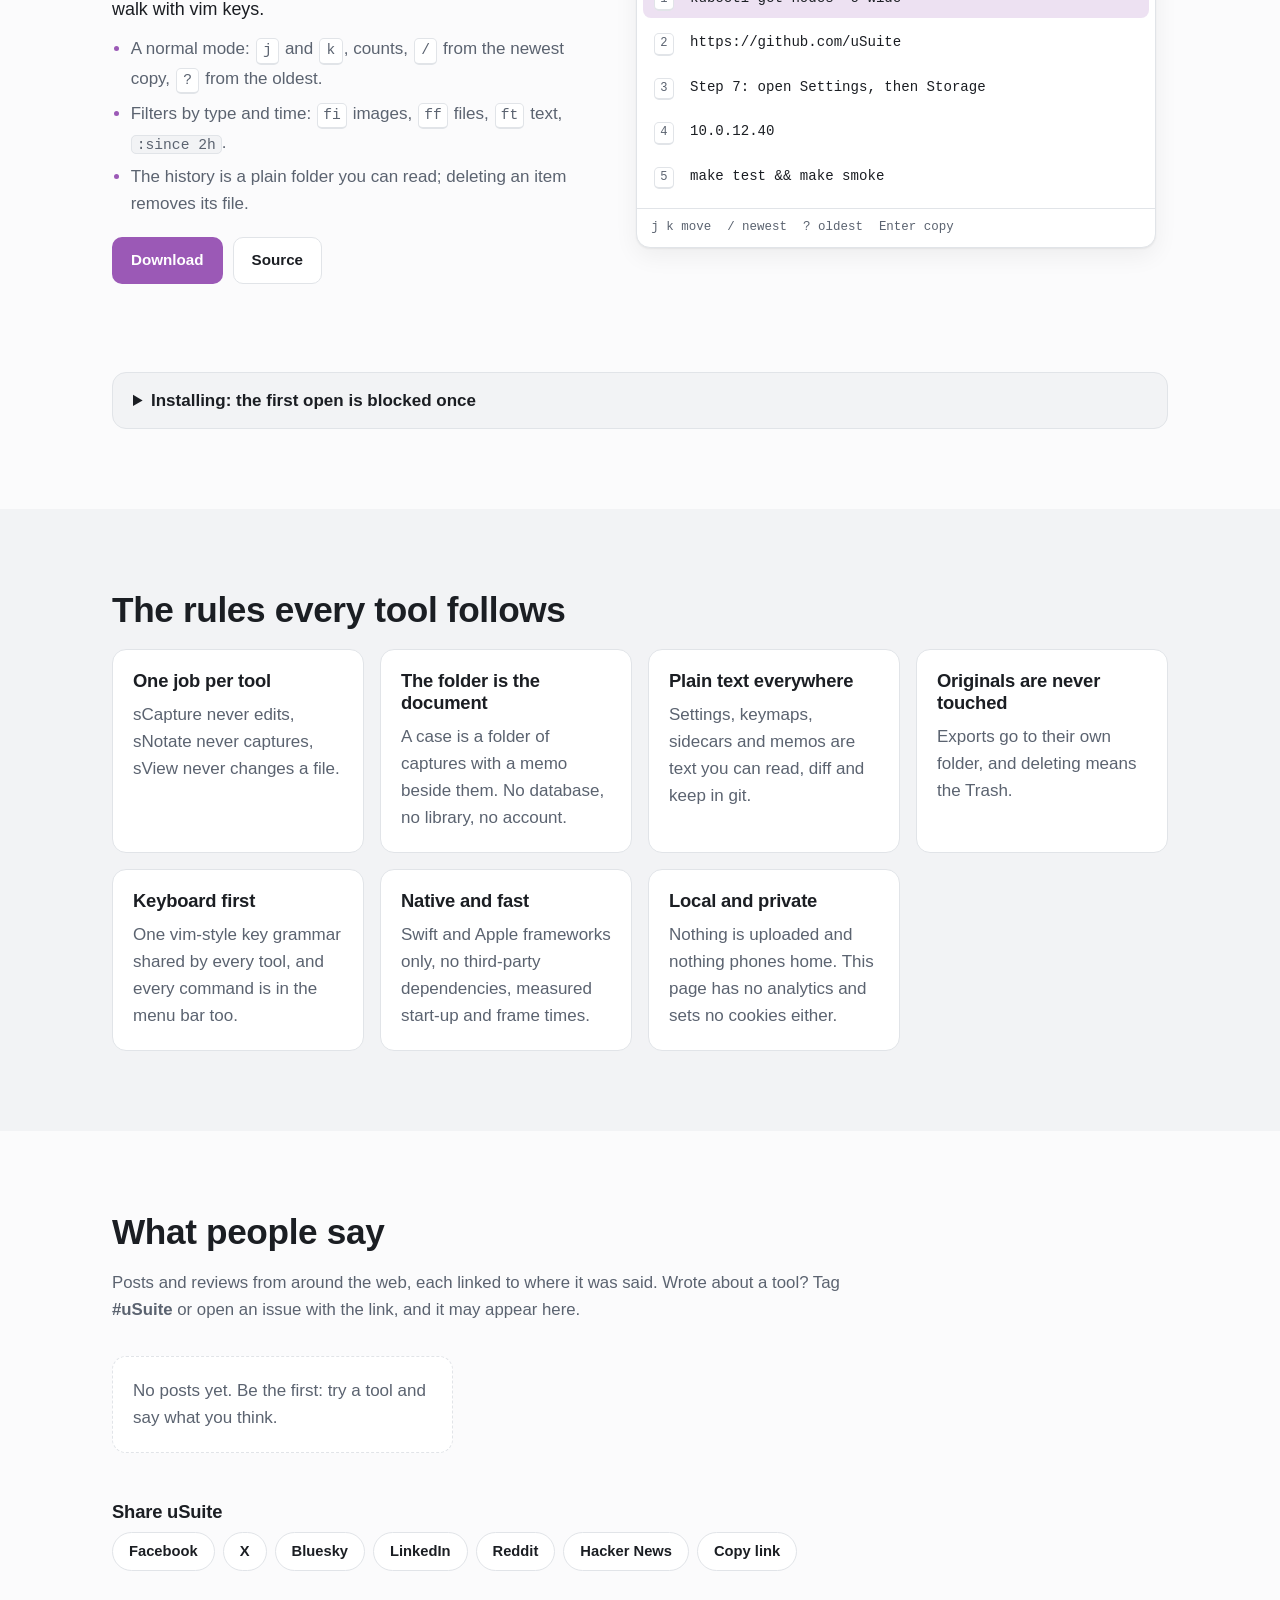
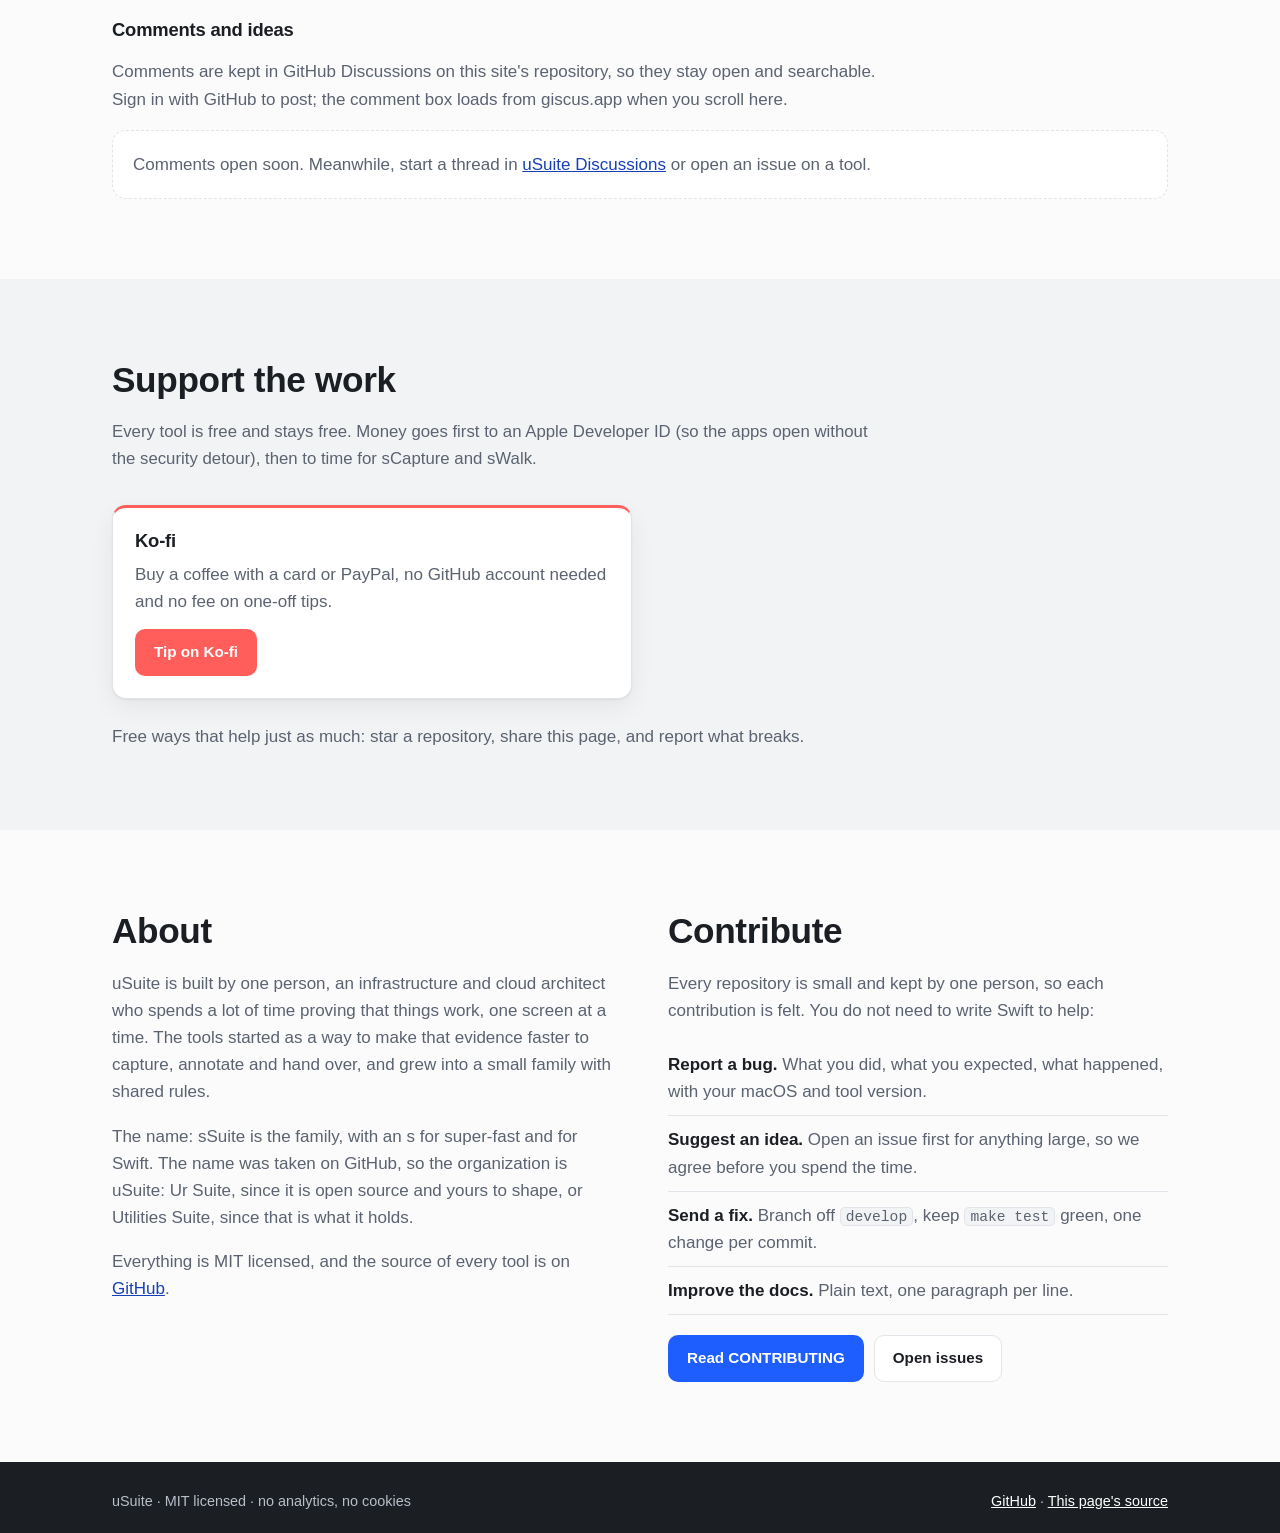
==== commit 01603c49: "Merge feature/ko-fi: Ko-fi live, Sponsors hidden until approved" ====
--- a/index.html
+++ b/index.html
@@ -230,12 +230,12 @@
     <h2>Support the work</h2>
     <p class="intro">Every tool is free and stays free. Money goes first to an Apple Developer ID (so the apps open without the security detour), then to time for sCapture and sWalk.</p>
     <div class="cards two">
-      <a class="card give" href="https://github.com/sponsors/uSuite" data-todo="enroll the uSuite organization in GitHub Sponsors">
+      <a class="card give" href="https://github.com/sponsors/uSuite" hidden data-todo="remove hidden once GitHub approves the Sponsors profile">
         <h3>GitHub Sponsors</h3>
         <p>Monthly or one-time, no fee taken by GitHub. The Sponsor button also shows on every uSuite repository.</p>
         <span class="btn primary">Sponsor on GitHub</span>
       </a>
-      <a class="card give" href="https://ko-fi.com/usuite" data-todo="create Ko-fi page, confirm handle">
+      <a class="card give" href="https://ko-fi.com/usuite">
         <h3>Ko-fi</h3>
         <p>Buy a coffee with a card or PayPal, no GitHub account needed and no fee on one-off tips.</p>
         <span class="btn primary">Tip on Ko-fi</span>
--- a/assets/site.css
+++ b/assets/site.css
@@ -43,6 +43,7 @@
 }
 
 *, *::before, *::after { box-sizing: border-box; }
+[hidden] { display: none !important; }
 html { scroll-behavior: smooth; scroll-padding-top: 72px; }
 @media (prefers-reduced-motion: reduce) { html { scroll-behavior: auto; } }
 body {
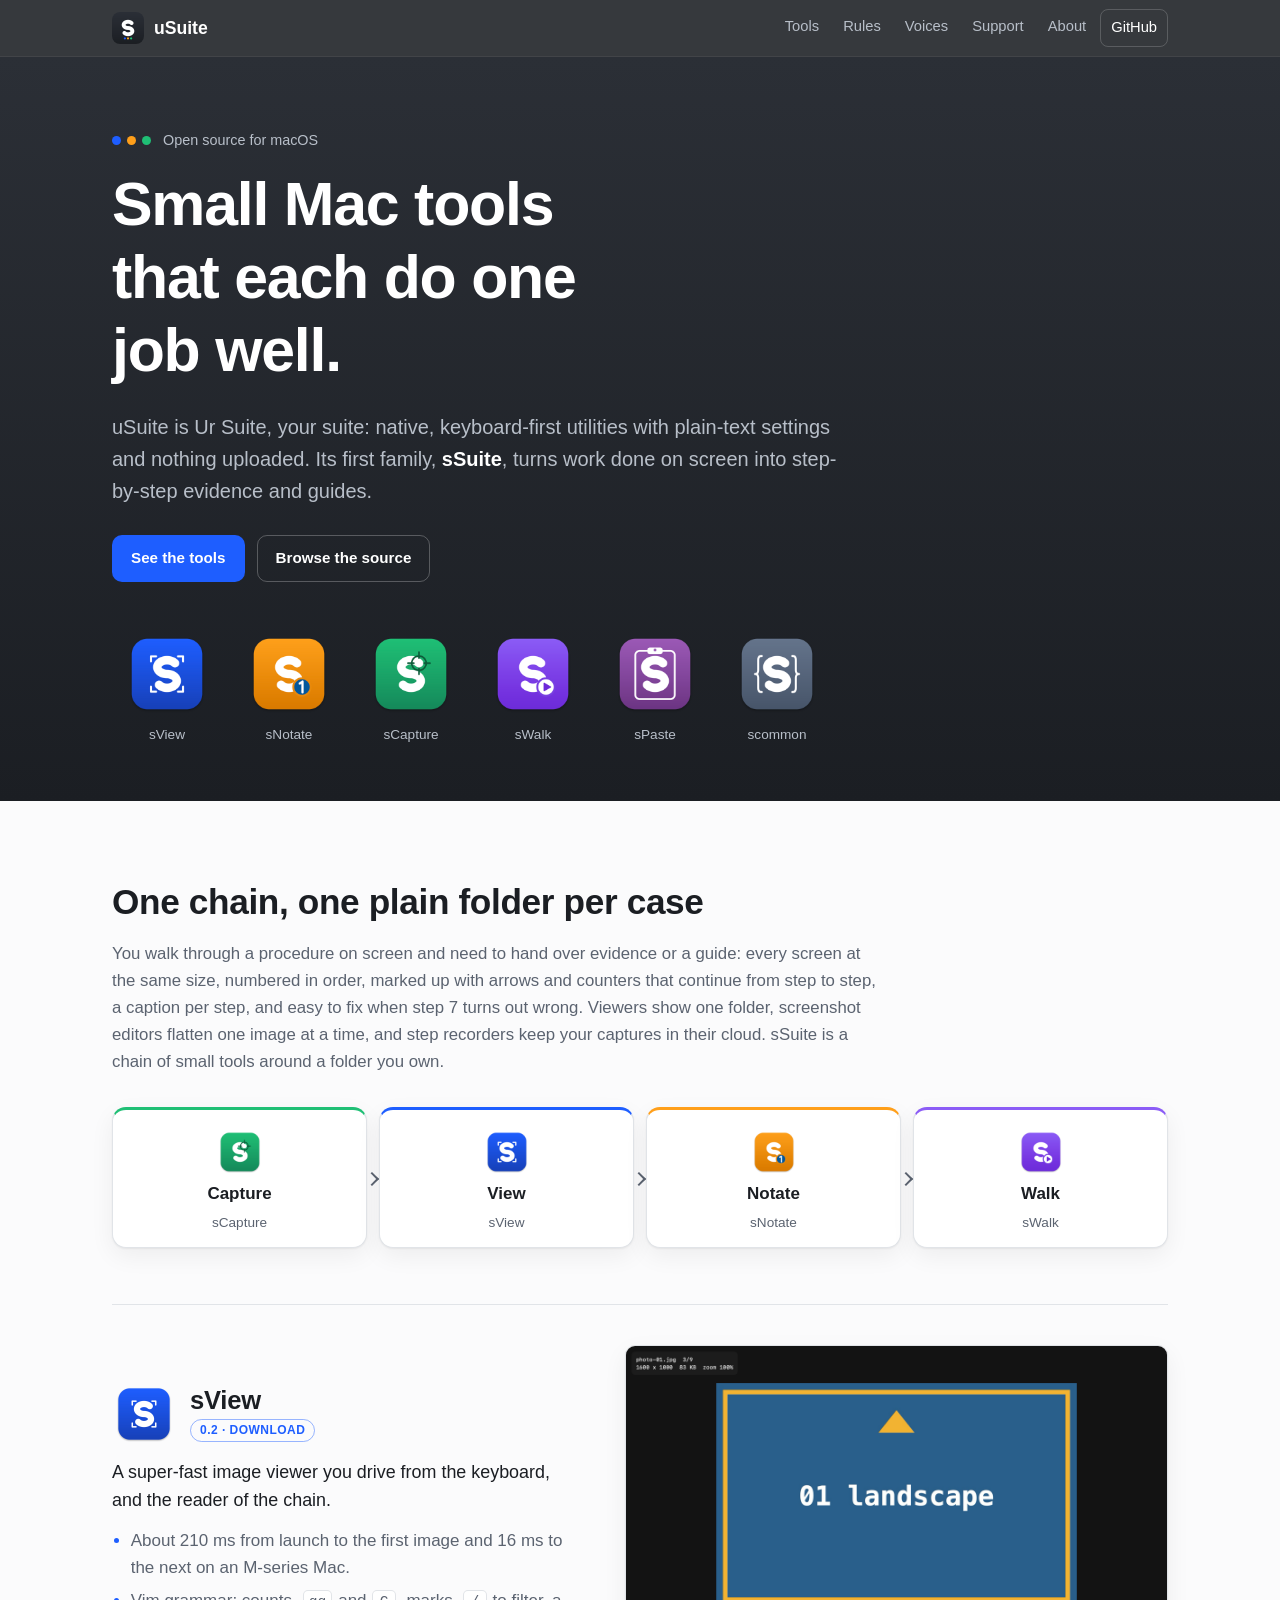
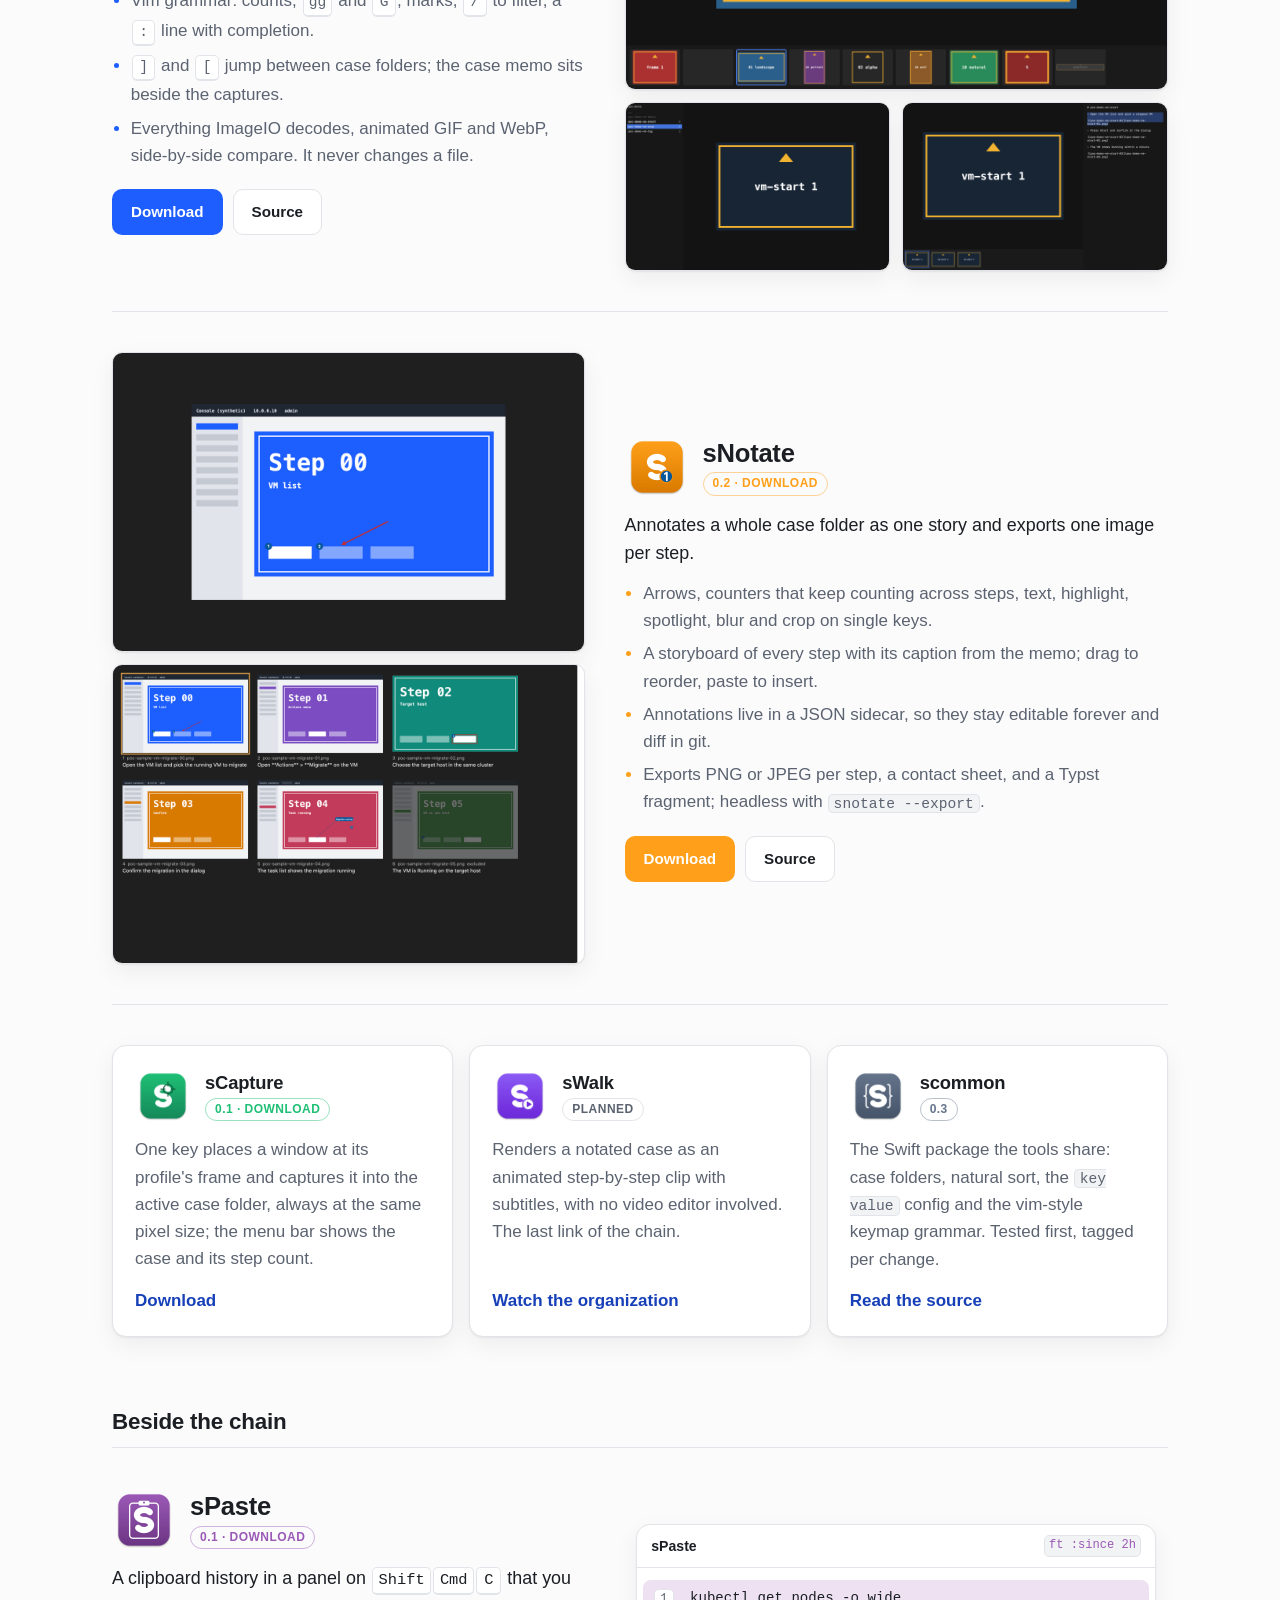
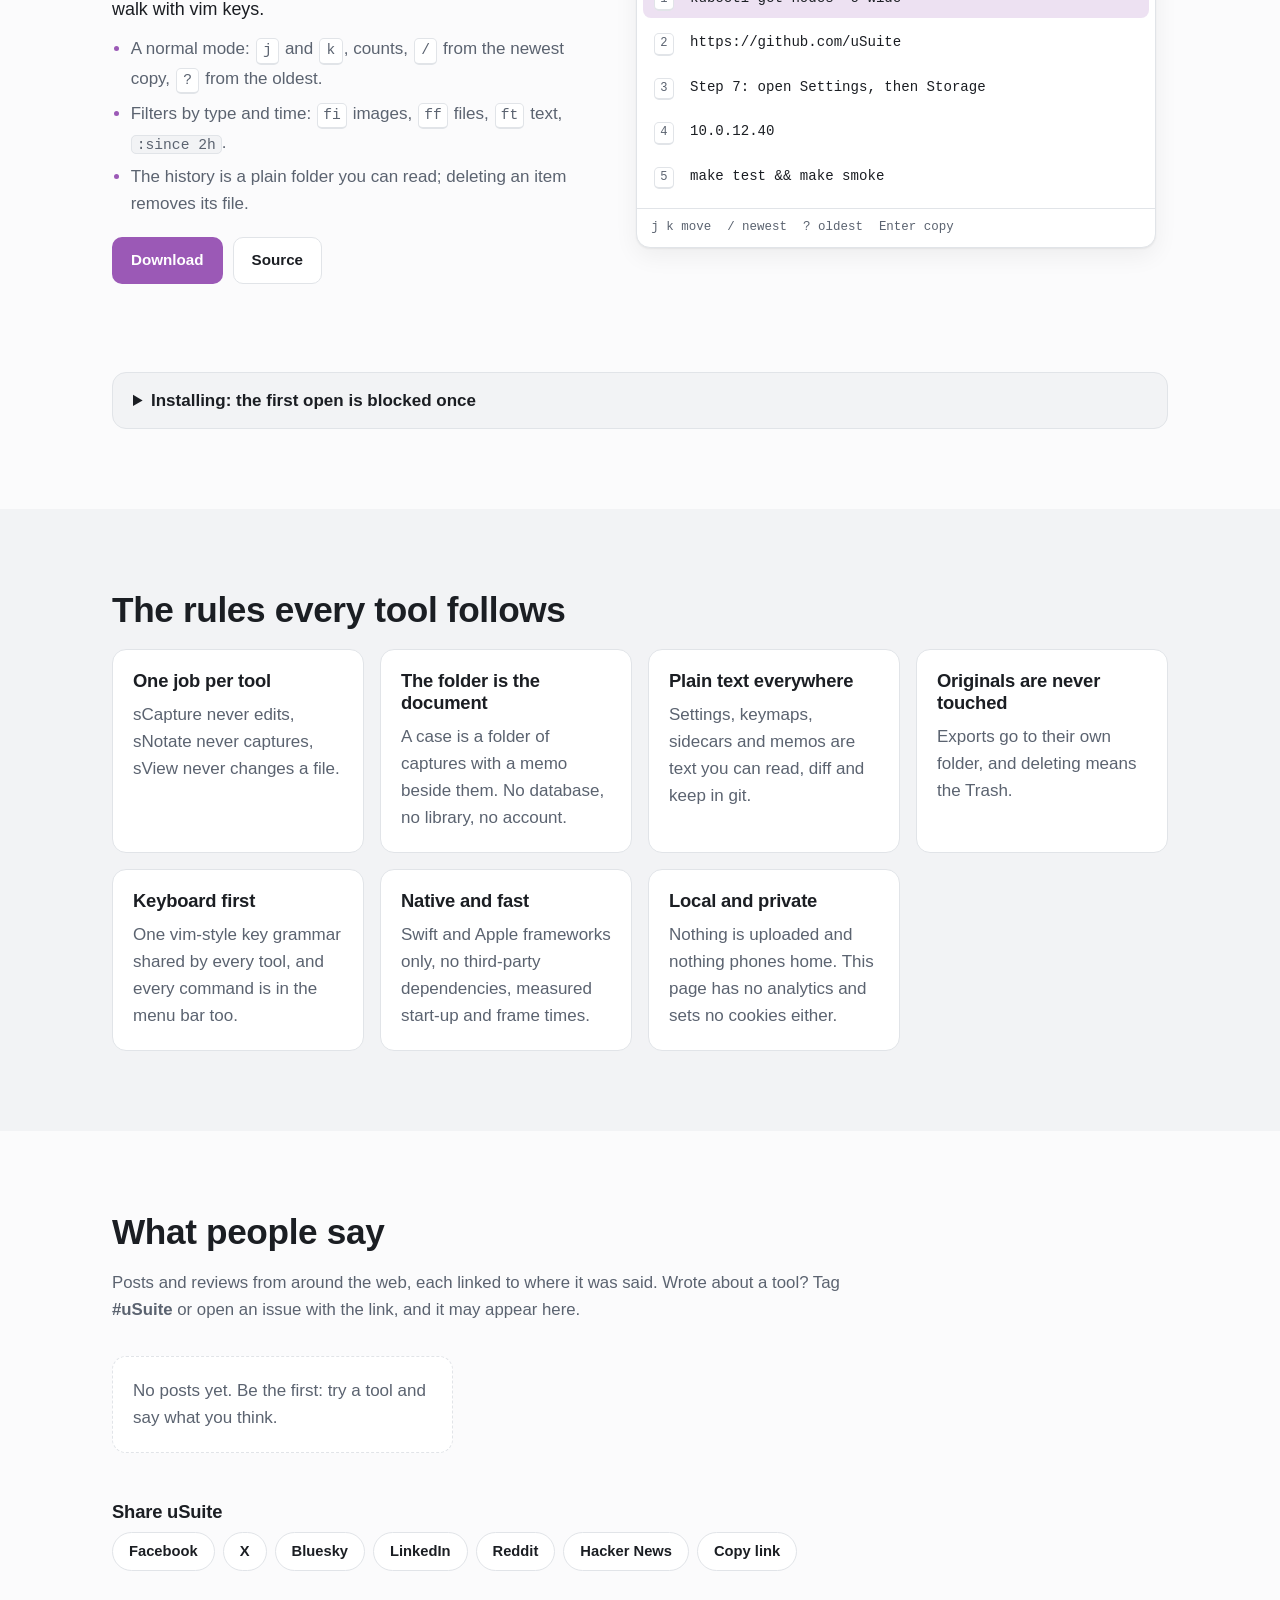
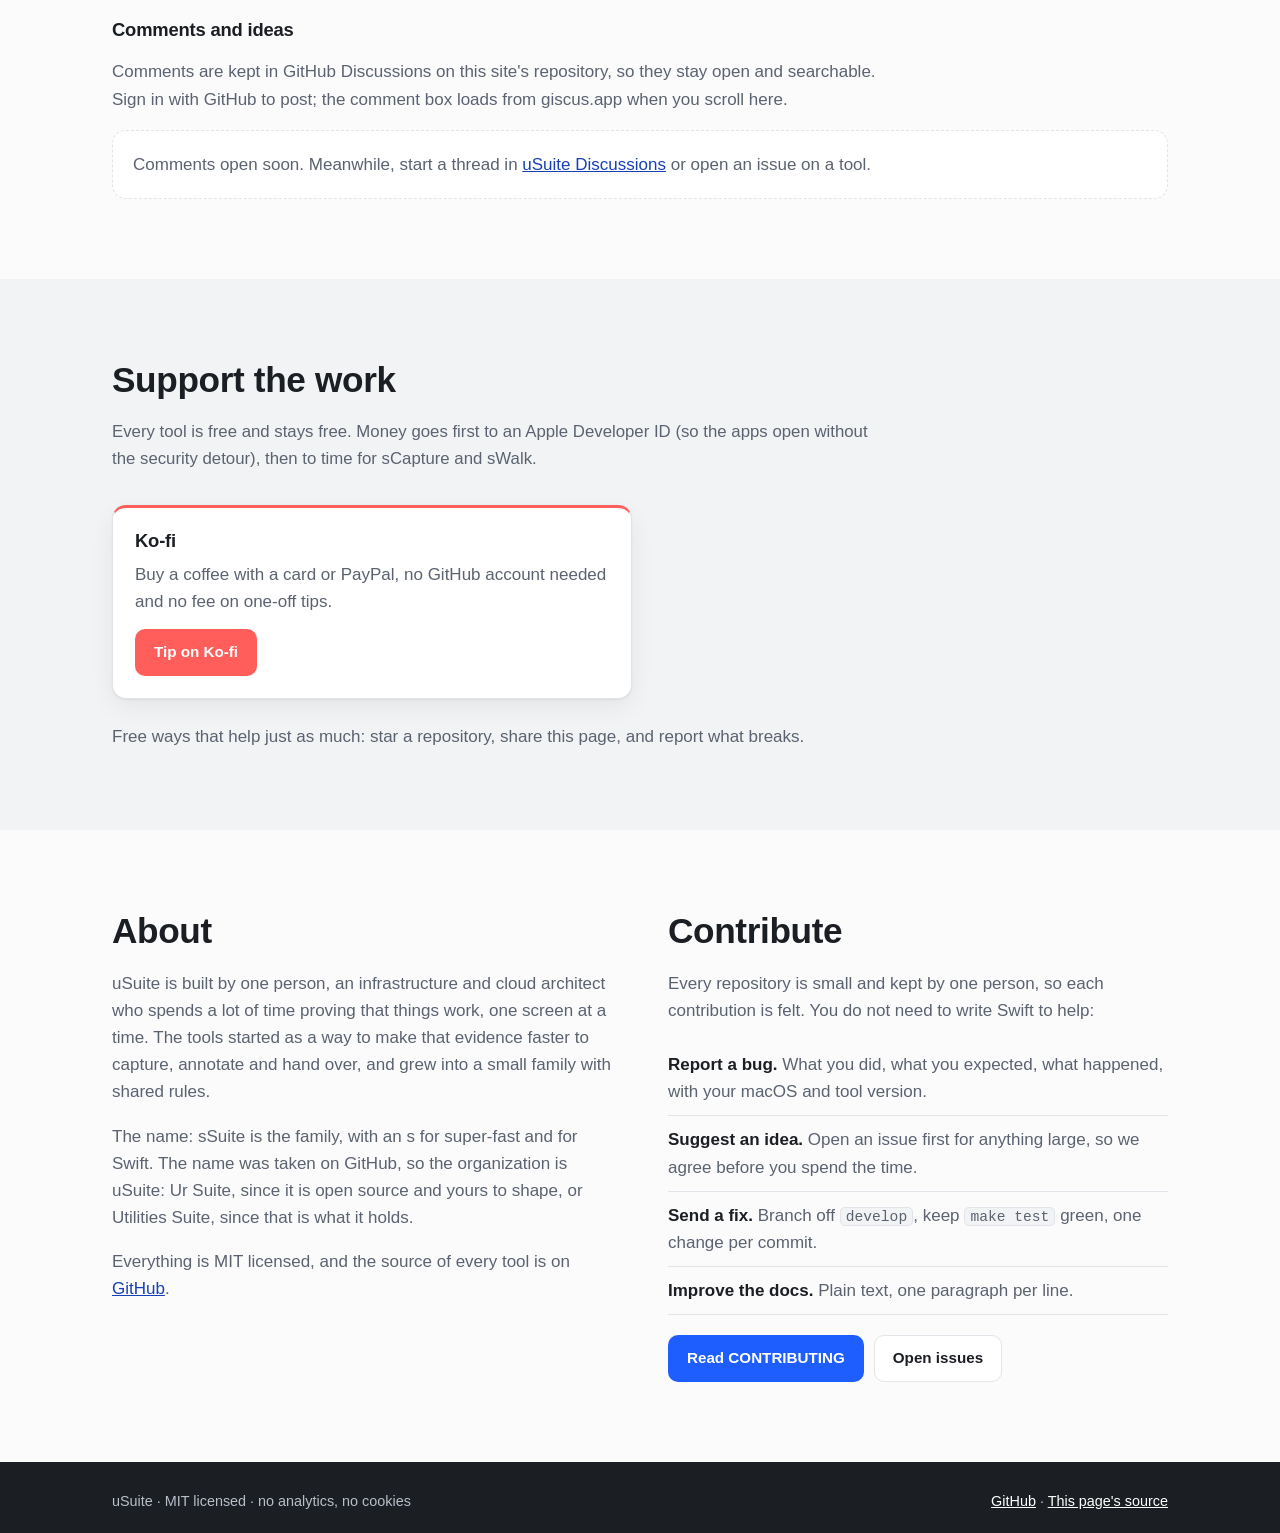
==== commit 0d48085c: "Show sCapture 0.1 as a download The Swift app replaces the shell proof of concept; the card links to" ====
--- a/index.html
+++ b/index.html
@@ -124,9 +124,9 @@
 
     <div class="cards">
       <article class="card" id="scapture" style="--c:var(--green)">
-        <header><img src="assets/img/scapture.png" alt="" width="56" height="56"><div><h3>sCapture</h3><span class="badge">proof of concept</span></div></header>
-        <p>Captures a window at a fixed size and scale into the active case folder and shows the step count in the menu bar. A shell proof of concept today; the Swift app is next.</p>
-        <a href="https://github.com/uSuite/scapture">Follow on GitHub</a>
+        <header><img src="assets/img/scapture.png" alt="" width="56" height="56"><div><h3>sCapture</h3><span class="badge ok">0.1 &middot; download</span></div></header>
+        <p>One key places a window at its profile's frame and captures it into the active case folder, always at the same pixel size; the menu bar shows the case and its step count.</p>
+        <a href="https://github.com/uSuite/scapture/releases/latest">Download</a>
       </article>
       <article class="card" id="swalk" style="--c:var(--violet)">
         <header><img src="assets/img/swalk.png" alt="" width="56" height="56"><div><h3>sWalk</h3><span class="badge">planned</span></div></header>
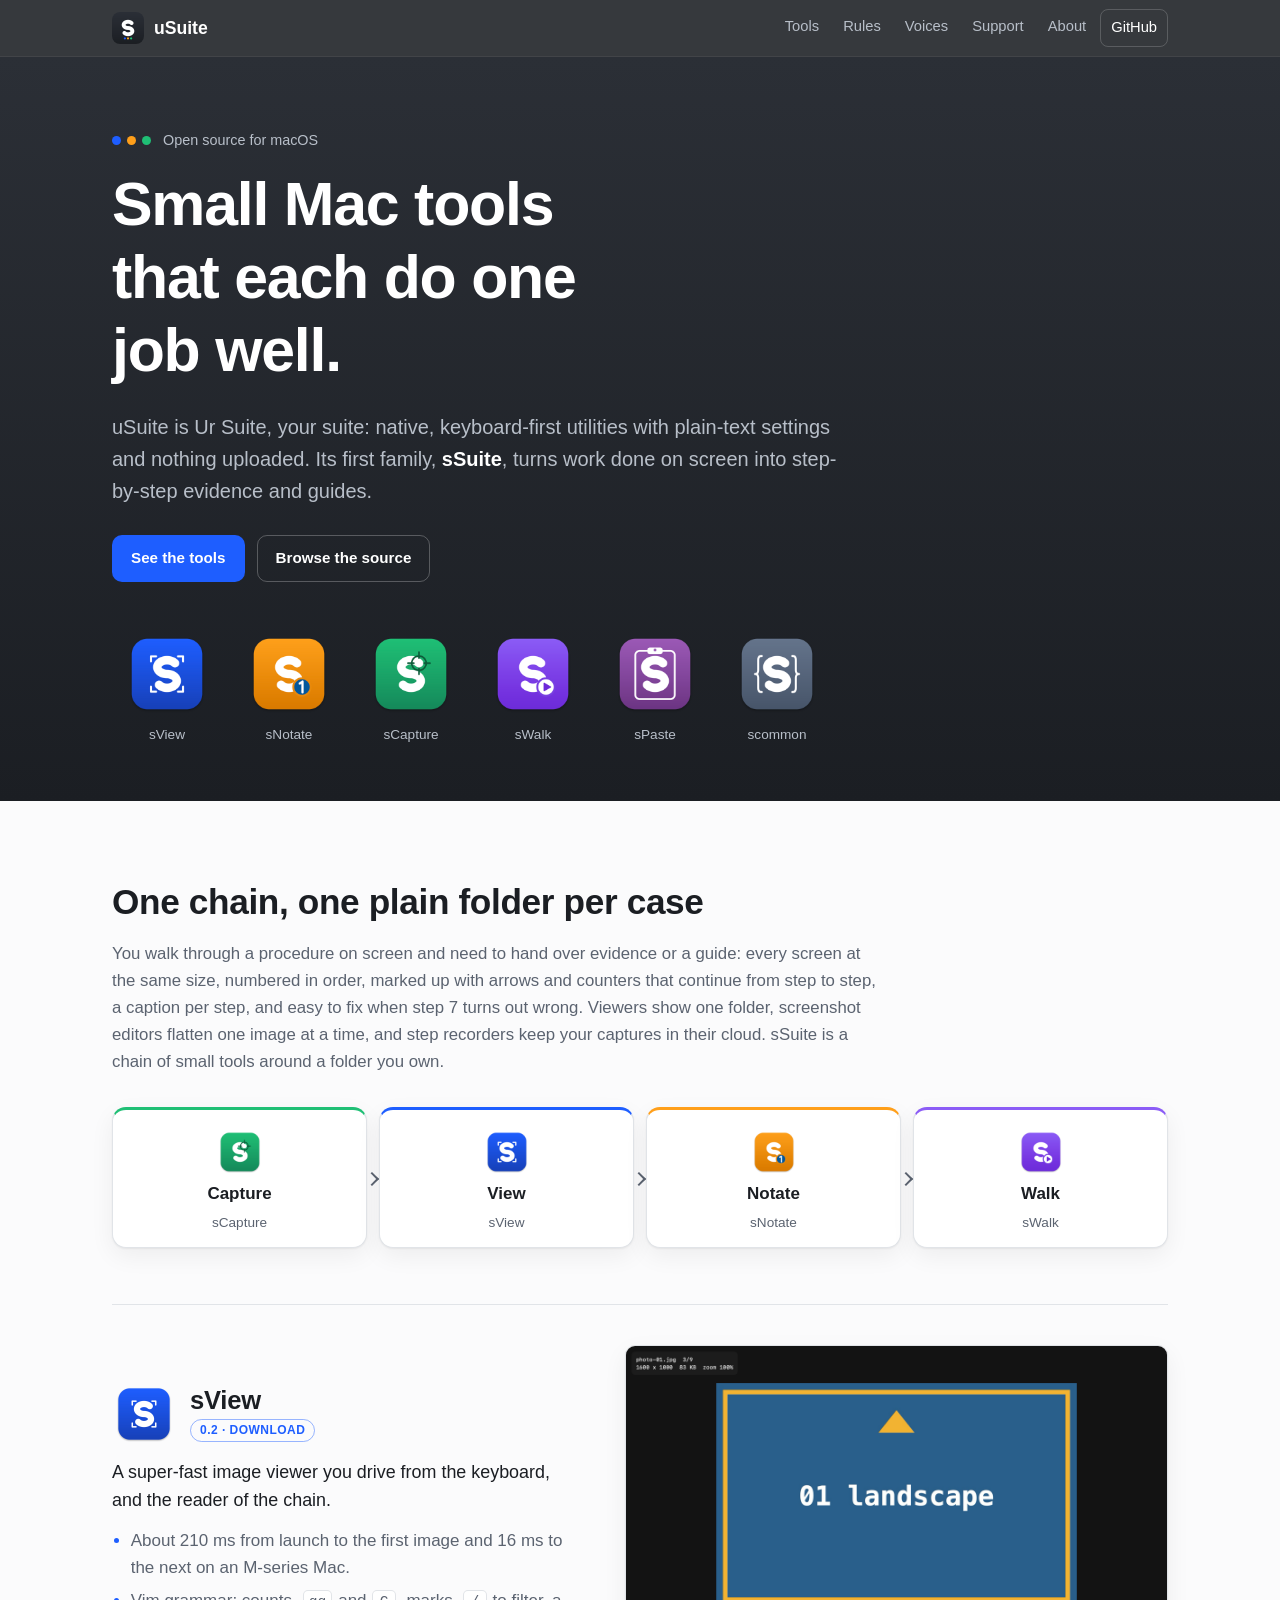
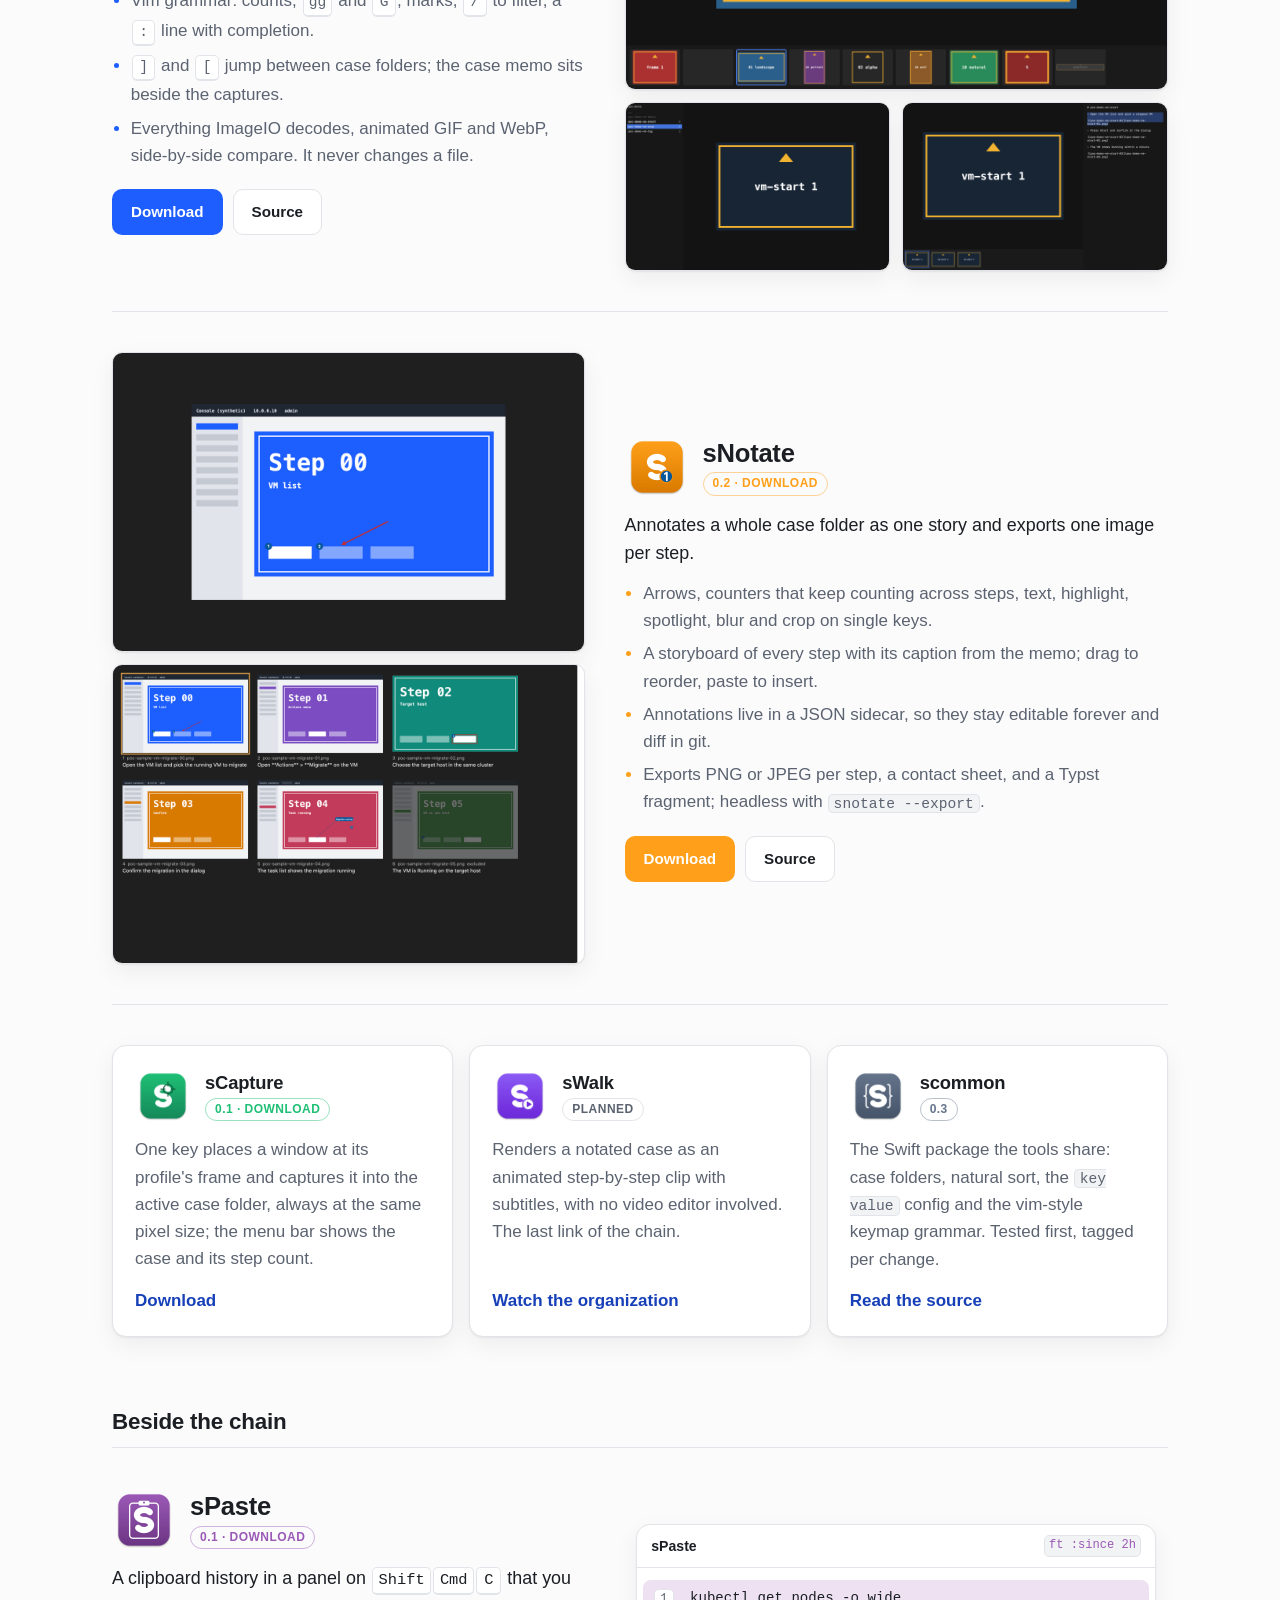
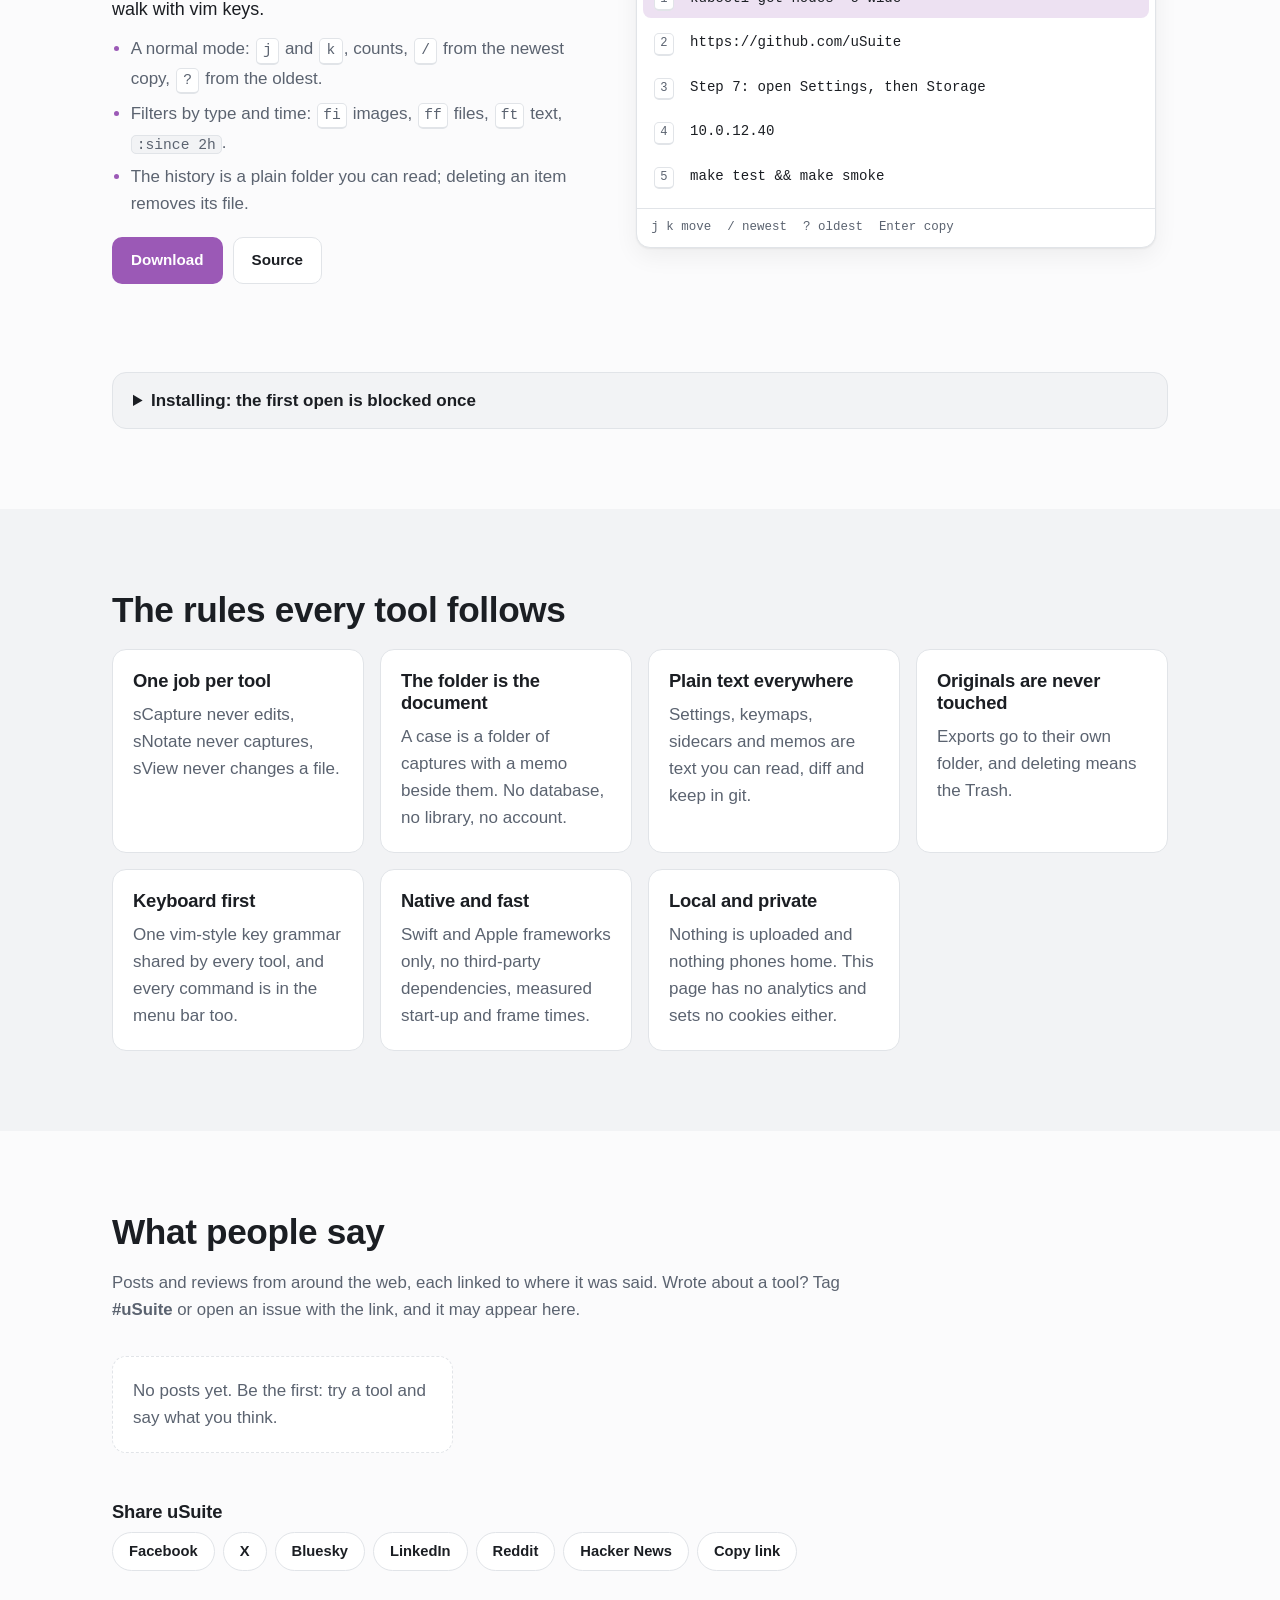
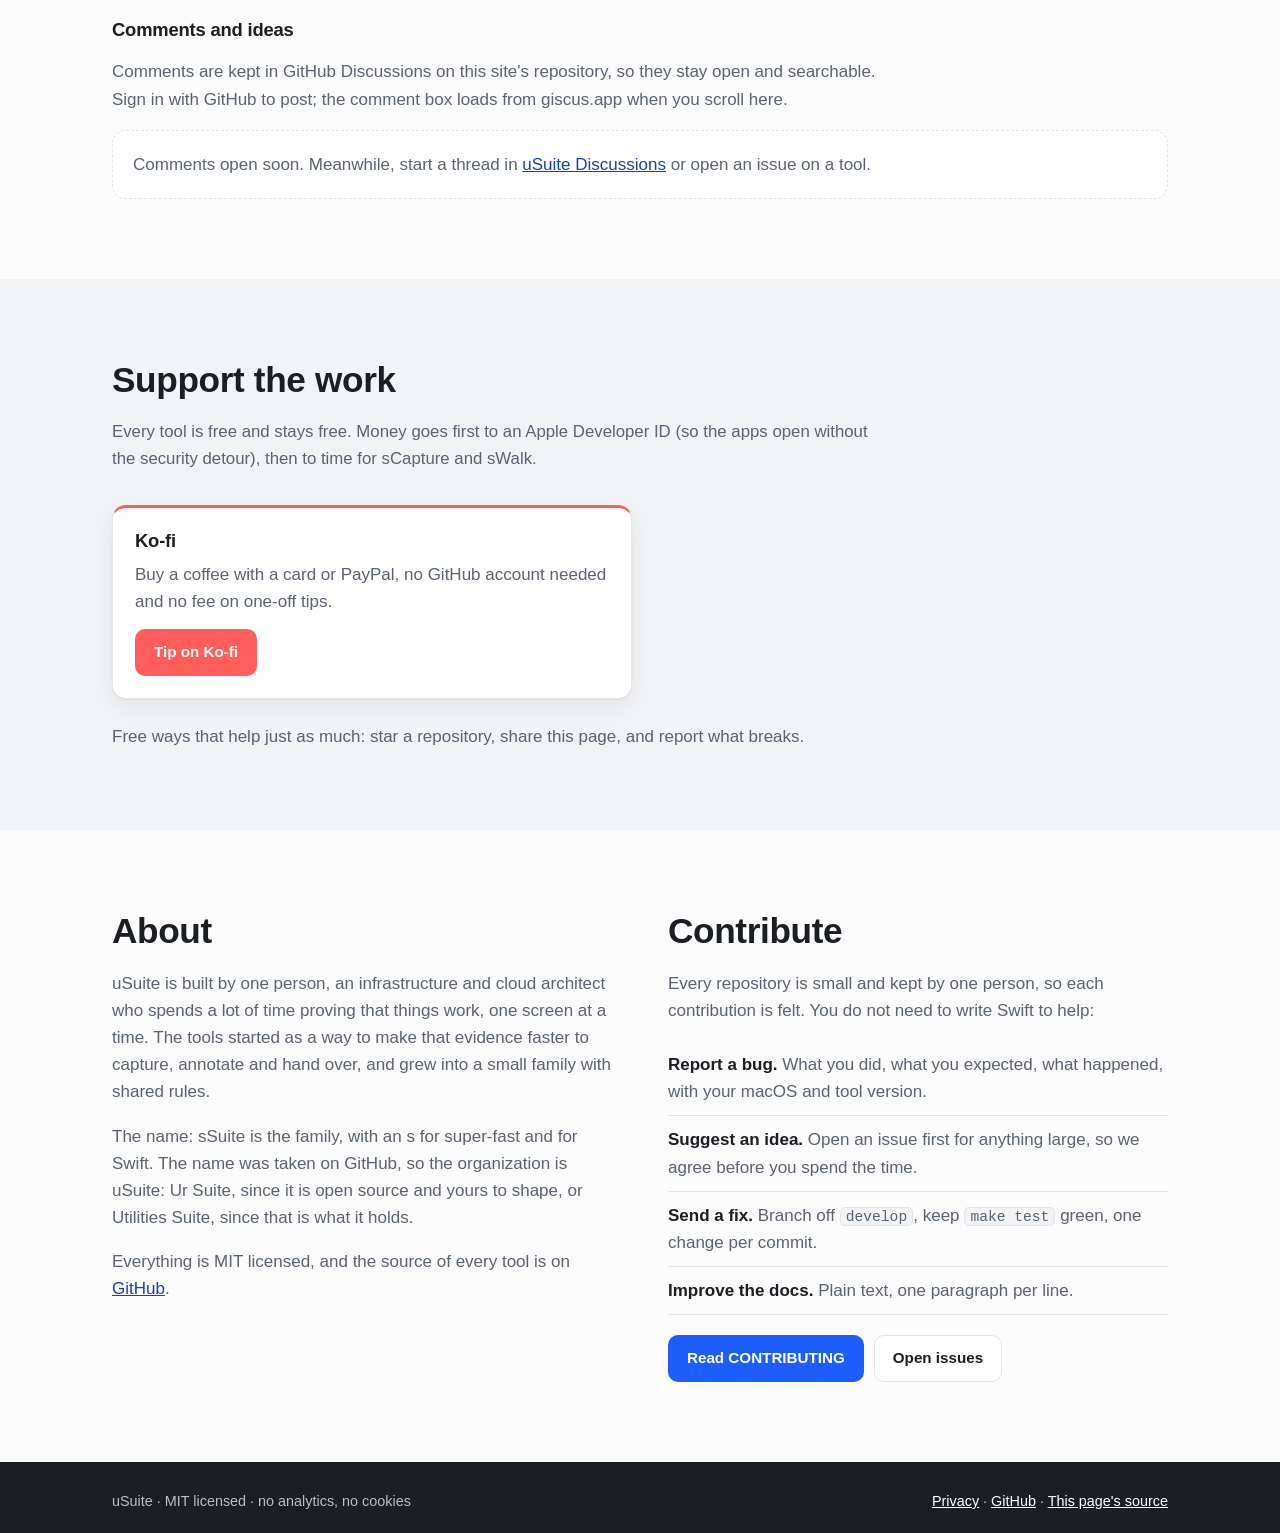
==== commit 0cdb4c5d: "Merge feature/privacy: what each app reads and writes" ====
--- a/index.html
+++ b/index.html
@@ -275,7 +275,7 @@
 <footer class="foot">
   <div class="wrap foot-row">
     <span>uSuite &middot; MIT licensed &middot; no analytics, no cookies</span>
-    <span><a href="https://github.com/uSuite">GitHub</a> &middot; <a href="https://github.com/uSuite/usuite.github.io">This page's source</a></span>
+    <span><a href="privacy.html">Privacy</a> &middot; <a href="https://github.com/uSuite">GitHub</a> &middot; <a href="https://github.com/uSuite/usuite.github.io">This page's source</a></span>
   </div>
 </footer>
 
--- a/assets/site.css
+++ b/assets/site.css
@@ -196,6 +196,10 @@
 }
 .card p { color: var(--muted); margin: 0 0 14px; flex: 1; }
 .card > a { font-weight: 600; text-decoration: none; }
+.privacy .card ul { padding-left: 1.1em; margin: 0 0 14px; color: var(--muted); flex: 1; }
+.privacy .card li { margin: 6px 0; overflow-wrap: anywhere; }
+.privacy .card li::marker { color: var(--c); }
+.privacy .card header img { border-radius: 9px; }
 .card.give { text-decoration: none; color: var(--text); border-top: 3px solid var(--c, var(--grape)); }
 .card.give:hover { transform: translateY(-2px); transition: transform .15s ease; }
 .card.give .btn { align-self: flex-start; }
